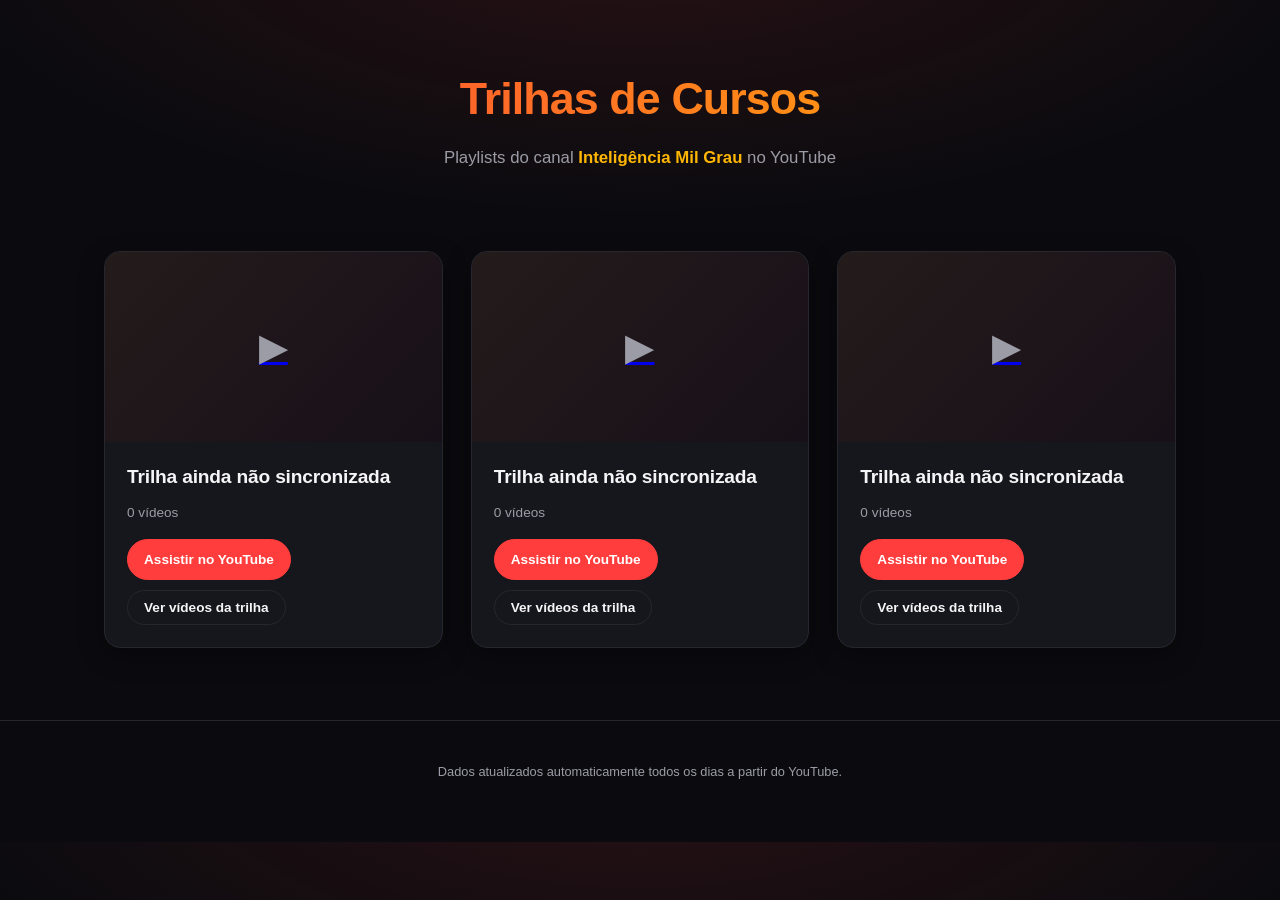
==== index.html @ f3055b16 "Landing page inicial das trilhas de cursos do canal Inteligência Mil Grau Site estático com cards da" ====
<!DOCTYPE html>
<html lang="pt-BR">
<head>
  <meta charset="UTF-8" />
  <meta name="viewport" content="width=device-width, initial-scale=1.0" />
  <title>Trilhas de Cursos — Inteligência Mil Grau</title>
  <meta name="description" content="Trilhas de cursos gratuitos do canal Inteligência Mil Grau no YouTube." />
  <link rel="stylesheet" href="css/style.css" />
</head>
<body>
  <header class="site-header">
    <div class="container">
      <h1>Trilhas de Cursos</h1>
      <p class="subtitle">Playlists do canal <a href="https://www.youtube.com/@intelig%C3%AAnciamilgrau" target="_blank" rel="noopener">Inteligência Mil Grau</a> no YouTube</p>
      <p class="updated-at" id="updated-at"></p>
    </div>
  </header>

  <main class="container">
    <section id="playlists" class="playlists" aria-label="Trilhas de cursos">
      <p id="loading-message">Carregando trilhas...</p>
    </section>
  </main>

  <footer class="site-footer">
    <div class="container">
      <p>Dados atualizados automaticamente todos os dias a partir do YouTube.</p>
    </div>
  </footer>

  <script src="js/app.js"></script>
</body>
</html>
---- css/style.css ----
:root {
  --bg: #0b0b0f;
  --bg-soft: #101014;
  --bg-card: #16161d;
  --bg-card-hover: #1d1d26;
  --text: #f5f5f7;
  --text-muted: #9c9ca6;
  --accent: #ff3d3d;
  --accent-2: #ffb703;
  --border: #26262f;
  --radius: 16px;
  --shadow: 0 8px 24px rgba(0, 0, 0, 0.35);
}

* {
  box-sizing: border-box;
}

html {
  scrollbar-color: #3a3a45 transparent;
}

body {
  margin: 0;
  font-family: "Segoe UI", -apple-system, BlinkMacSystemFont, Roboto, Helvetica, Arial, sans-serif;
  background:
    radial-gradient(1200px 500px at 50% -10%, rgba(255, 61, 61, 0.12), transparent 60%),
    var(--bg);
  color: var(--text);
  line-height: 1.55;
  -webkit-font-smoothing: antialiased;
}

.container {
  max-width: 1120px;
  margin: 0 auto;
  padding: 0 24px;
}

.site-header {
  padding: 64px 0 40px;
  text-align: center;
}

.site-header h1 {
  margin: 0 0 12px;
  font-size: clamp(2rem, 4vw, 2.8rem);
  font-weight: 800;
  letter-spacing: -0.02em;
  background: linear-gradient(90deg, var(--accent), var(--accent-2));
  -webkit-background-clip: text;
  background-clip: text;
  color: transparent;
}

.subtitle {
  margin: 0;
  color: var(--text-muted);
  font-size: 1.05rem;
}

.subtitle a {
  color: var(--accent-2);
  text-decoration: none;
  font-weight: 600;
}

.subtitle a:hover {
  text-decoration: underline;
}

.updated-at {
  margin: 16px 0 0;
  font-size: 0.78rem;
  color: var(--text-muted);
  opacity: 0.8;
}

main.container {
  padding: 24px 24px 72px;
}

.playlists {
  display: grid;
  grid-template-columns: repeat(auto-fit, minmax(320px, 1fr));
  gap: 28px;
}

#loading-message,
#error-message {
  grid-column: 1 / -1;
  text-align: center;
  color: var(--text-muted);
  padding: 60px 20px;
}

.playlist-card {
  background: var(--bg-card);
  border: 1px solid var(--border);
  border-radius: var(--radius);
  overflow: hidden;
  display: flex;
  flex-direction: column;
  box-shadow: var(--shadow);
  transition: transform 0.2s ease, border-color 0.2s ease;
}

.playlist-card:hover {
  transform: translateY(-4px);
  border-color: #3a3a45;
}

.playlist-thumb-link {
  display: block;
  position: relative;
  aspect-ratio: 16 / 9;
  background: linear-gradient(135deg, #1c1c26, #101014);
}

.playlist-thumb-link img {
  width: 100%;
  height: 100%;
  object-fit: cover;
  display: block;
}

.thumb-placeholder {
  width: 100%;
  height: 100%;
  display: flex;
  align-items: center;
  justify-content: center;
  background: linear-gradient(135deg, #241b1b, #171018);
  color: var(--text-muted);
  font-size: 2.4rem;
}

.playlist-thumb-link .play-badge {
  position: absolute;
  inset: 0;
  display: flex;
  align-items: center;
  justify-content: center;
  background: rgba(0, 0, 0, 0.35);
  opacity: 0;
  transition: opacity 0.15s ease;
  font-size: 2.6rem;
  color: #fff;
}

.playlist-thumb-link:hover .play-badge {
  opacity: 1;
}

.playlist-body {
  padding: 20px 22px 22px;
  display: flex;
  flex-direction: column;
  gap: 10px;
  flex: 1;
}

.playlist-title {
  margin: 0;
  font-size: 1.2rem;
  font-weight: 700;
  letter-spacing: -0.01em;
}

.playlist-title a {
  color: var(--text);
  text-decoration: none;
}

.playlist-title a:hover {
  color: var(--accent-2);
}

.playlist-meta {
  margin: 0;
  font-size: 0.85rem;
  color: var(--text-muted);
}

.playlist-actions {
  margin-top: auto;
  display: flex;
  gap: 10px;
  flex-wrap: wrap;
  padding-top: 6px;
}

.btn {
  border: 1px solid var(--border);
  background: transparent;
  color: var(--text);
  padding: 9px 16px;
  border-radius: 999px;
  font-size: 0.85rem;
  font-weight: 600;
  cursor: pointer;
  text-decoration: none;
  display: inline-flex;
  align-items: center;
  gap: 6px;
  transition: background 0.15s ease, border-color 0.15s ease, color 0.15s ease;
}

.btn:hover {
  border-color: var(--accent);
  color: var(--accent-2);
}

.btn-primary {
  background: var(--accent);
  border-color: var(--accent);
  color: #fff;
}

.btn-primary:hover {
  background: #e63333;
  color: #fff;
}

.video-list {
  list-style: none;
  margin: 4px 0 0;
  padding: 0;
  display: none;
  flex-direction: column;
  gap: 6px;
  max-height: 420px;
  overflow-y: auto;
  border-top: 1px solid var(--border);
  padding-top: 14px;
}

.video-list.open {
  display: flex;
}

.video-item {
  display: flex;
  gap: 10px;
  align-items: center;
  text-decoration: none;
  color: var(--text);
  padding: 6px;
  border-radius: 10px;
  transition: background 0.15s ease;
}

.video-item:hover {
  background: var(--bg-card-hover);
}

.video-item .video-thumb-wrap {
  width: 104px;
  aspect-ratio: 16 / 9;
  flex-shrink: 0;
  border-radius: 8px;
  overflow: hidden;
  background: linear-gradient(135deg, #1c1c26, #101014);
}

.video-item img {
  width: 100%;
  height: 100%;
  object-fit: cover;
  display: block;
}

.video-item .thumb-placeholder {
  font-size: 1.1rem;
}

.video-item-title {
  font-size: 0.85rem;
  line-height: 1.35;
}

.site-footer {
  border-top: 1px solid var(--border);
  padding: 28px 0 48px;
  text-align: center;
  color: var(--text-muted);
  font-size: 0.8rem;
}
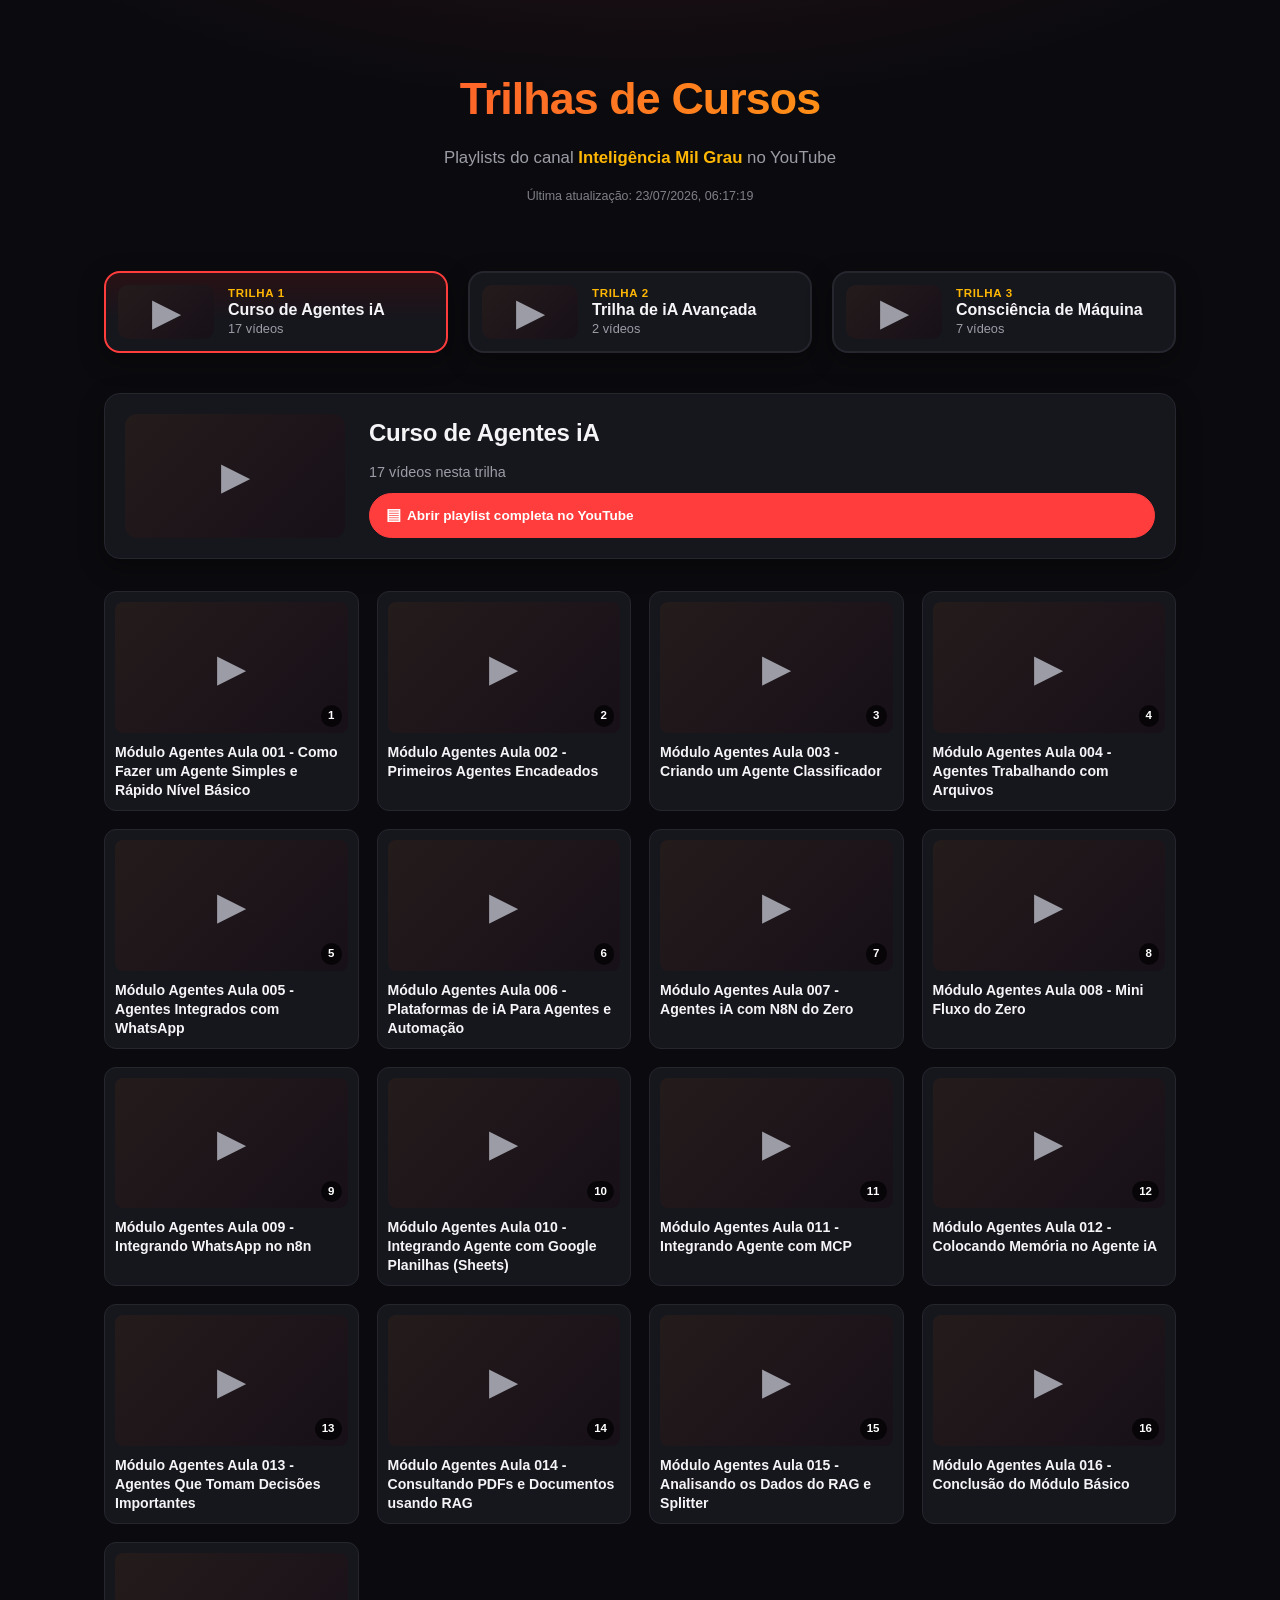
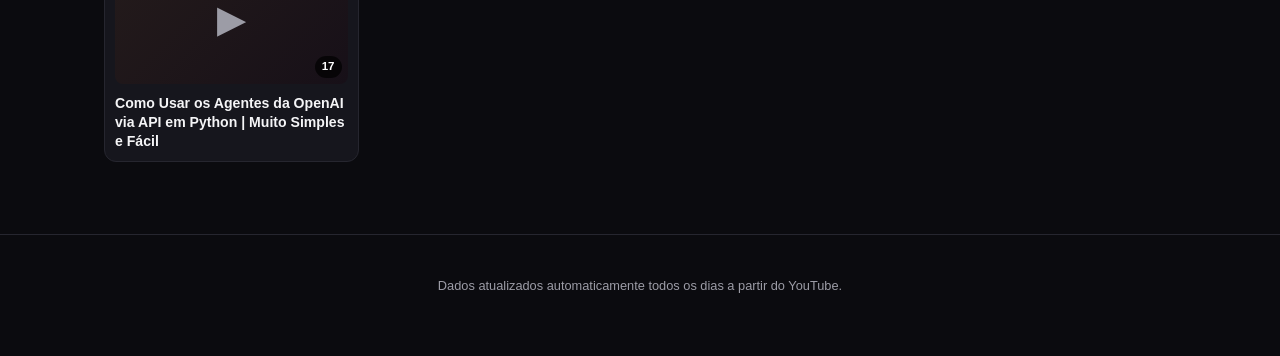
==== commit 664d2333: "Redesenha a home: trilhas viram cards grandes selecionáveis, com vídeos exibidos em grid logo abaixo" ====
--- a/index.html
+++ b/index.html
@@ -17,9 +17,10 @@
   </header>
 
   <main class="container">
-    <section id="playlists" class="playlists" aria-label="Trilhas de cursos">
+    <nav id="trilha-tabs" class="trilha-tabs" aria-label="Escolha uma trilha">
       <p id="loading-message">Carregando trilhas...</p>
-    </section>
+    </nav>
+    <section id="trilha-detail" class="trilha-detail" aria-live="polite"></section>
   </main>
 
   <footer class="site-footer">
--- a/css/style.css
+++ b/css/style.css
@@ -80,114 +80,226 @@
   padding: 24px 24px 72px;
 }
 
-.playlists {
-  display: grid;
-  grid-template-columns: repeat(auto-fit, minmax(320px, 1fr));
-  gap: 28px;
+.thumb-placeholder {
+  width: 100%;
+  height: 100%;
+  display: flex;
+  align-items: center;
+  justify-content: center;
+  background: linear-gradient(135deg, #241b1b, #171018);
+  color: var(--text-muted);
+  font-size: 2.4rem;
 }
 
 #loading-message,
 #error-message {
-  grid-column: 1 / -1;
   text-align: center;
   color: var(--text-muted);
   padding: 60px 20px;
 }
 
-.playlist-card {
+/* Tabs de trilha */
+
+.trilha-tabs {
+  display: grid;
+  grid-template-columns: repeat(auto-fit, minmax(280px, 1fr));
+  gap: 20px;
+  margin-bottom: 40px;
+}
+
+.trilha-tab {
+  display: flex;
+  align-items: center;
+  gap: 14px;
+  text-align: left;
   background: var(--bg-card);
-  border: 1px solid var(--border);
+  border: 2px solid var(--border);
   border-radius: var(--radius);
+  padding: 12px;
+  cursor: pointer;
+  box-shadow: var(--shadow);
+  transition: transform 0.2s ease, border-color 0.2s ease, background 0.2s ease;
+  font-family: inherit;
+  color: var(--text);
+}
+
+.trilha-tab:hover {
+  transform: translateY(-3px);
+  border-color: #3a3a45;
+}
+
+.trilha-tab.active {
+  border-color: var(--accent);
+  background: linear-gradient(180deg, rgba(255, 61, 61, 0.12), var(--bg-card) 60%);
+}
+
+.trilha-tab-thumb {
+  width: 96px;
+  aspect-ratio: 16 / 9;
+  flex-shrink: 0;
+  border-radius: 10px;
   overflow: hidden;
-  display: flex;
-  flex-direction: column;
-  box-shadow: var(--shadow);
-  transition: transform 0.2s ease, border-color 0.2s ease;
-}
-
-.playlist-card:hover {
-  transform: translateY(-4px);
-  border-color: #3a3a45;
-}
-
-.playlist-thumb-link {
-  display: block;
-  position: relative;
-  aspect-ratio: 16 / 9;
   background: linear-gradient(135deg, #1c1c26, #101014);
 }
 
-.playlist-thumb-link img {
+.trilha-tab-thumb img {
   width: 100%;
   height: 100%;
   object-fit: cover;
   display: block;
 }
 
-.thumb-placeholder {
+.trilha-tab-info {
+  display: flex;
+  flex-direction: column;
+  gap: 2px;
+  min-width: 0;
+}
+
+.trilha-tab-eyebrow {
+  font-size: 0.72rem;
+  font-weight: 700;
+  text-transform: uppercase;
+  letter-spacing: 0.06em;
+  color: var(--accent-2);
+}
+
+.trilha-tab-title {
+  font-size: 1rem;
+  font-weight: 700;
+  overflow: hidden;
+  text-overflow: ellipsis;
+  white-space: nowrap;
+}
+
+.trilha-tab-count {
+  font-size: 0.8rem;
+  color: var(--text-muted);
+}
+
+/* Painel de detalhe da trilha selecionada */
+
+.trilha-detail {
+  min-height: 200px;
+}
+
+.trilha-banner {
+  display: flex;
+  gap: 24px;
+  align-items: center;
+  background: var(--bg-card);
+  border: 1px solid var(--border);
+  border-radius: var(--radius);
+  padding: 20px;
+  box-shadow: var(--shadow);
+  margin-bottom: 32px;
+  flex-wrap: wrap;
+}
+
+.trilha-banner-thumb {
+  width: 220px;
+  max-width: 100%;
+  aspect-ratio: 16 / 9;
+  border-radius: 12px;
+  overflow: hidden;
+  flex-shrink: 0;
+  background: linear-gradient(135deg, #1c1c26, #101014);
+}
+
+.trilha-banner-thumb img {
   width: 100%;
   height: 100%;
-  display: flex;
-  align-items: center;
-  justify-content: center;
-  background: linear-gradient(135deg, #241b1b, #171018);
-  color: var(--text-muted);
-  font-size: 2.4rem;
-}
-
-.playlist-thumb-link .play-badge {
-  position: absolute;
-  inset: 0;
-  display: flex;
-  align-items: center;
-  justify-content: center;
-  background: rgba(0, 0, 0, 0.35);
-  opacity: 0;
-  transition: opacity 0.15s ease;
-  font-size: 2.6rem;
-  color: #fff;
-}
-
-.playlist-thumb-link:hover .play-badge {
-  opacity: 1;
-}
-
-.playlist-body {
-  padding: 20px 22px 22px;
+  object-fit: cover;
+  display: block;
+}
+
+.trilha-banner-info {
   display: flex;
   flex-direction: column;
   gap: 10px;
   flex: 1;
-}
-
-.playlist-title {
+  min-width: 240px;
+}
+
+.trilha-banner-title {
   margin: 0;
-  font-size: 1.2rem;
+  font-size: 1.5rem;
+  font-weight: 800;
+  letter-spacing: -0.01em;
+}
+
+.trilha-banner-meta {
+  margin: 0;
+  color: var(--text-muted);
+  font-size: 0.9rem;
+}
+
+.playlist-icon {
+  font-size: 1rem;
+}
+
+.video-grid {
+  display: grid;
+  grid-template-columns: repeat(auto-fill, minmax(240px, 1fr));
+  gap: 18px;
+}
+
+.video-grid-empty {
+  color: var(--text-muted);
+  text-align: center;
+  padding: 40px 0;
+  grid-column: 1 / -1;
+}
+
+.video-card {
+  display: flex;
+  flex-direction: column;
+  gap: 10px;
+  text-decoration: none;
+  color: var(--text);
+  background: var(--bg-card);
+  border: 1px solid var(--border);
+  border-radius: 12px;
+  padding: 10px;
+  transition: transform 0.15s ease, border-color 0.15s ease;
+}
+
+.video-card:hover {
+  transform: translateY(-3px);
+  border-color: var(--accent);
+}
+
+.video-card-thumb {
+  position: relative;
+  aspect-ratio: 16 / 9;
+  border-radius: 8px;
+  overflow: hidden;
+  background: linear-gradient(135deg, #1c1c26, #101014);
+}
+
+.video-card-thumb img {
+  width: 100%;
+  height: 100%;
+  object-fit: cover;
+  display: block;
+}
+
+.video-card-number {
+  position: absolute;
+  bottom: 6px;
+  right: 6px;
+  background: rgba(0, 0, 0, 0.7);
+  color: #fff;
+  font-size: 0.72rem;
   font-weight: 700;
-  letter-spacing: -0.01em;
-}
-
-.playlist-title a {
-  color: var(--text);
-  text-decoration: none;
-}
-
-.playlist-title a:hover {
-  color: var(--accent-2);
-}
-
-.playlist-meta {
-  margin: 0;
-  font-size: 0.85rem;
-  color: var(--text-muted);
-}
-
-.playlist-actions {
-  margin-top: auto;
-  display: flex;
-  gap: 10px;
-  flex-wrap: wrap;
-  padding-top: 6px;
+  padding: 2px 7px;
+  border-radius: 999px;
+}
+
+.video-card-title {
+  font-size: 0.88rem;
+  line-height: 1.35;
+  font-weight: 600;
 }
 
 .btn {
@@ -222,63 +334,6 @@
   color: #fff;
 }
 
-.video-list {
-  list-style: none;
-  margin: 4px 0 0;
-  padding: 0;
-  display: none;
-  flex-direction: column;
-  gap: 6px;
-  max-height: 420px;
-  overflow-y: auto;
-  border-top: 1px solid var(--border);
-  padding-top: 14px;
-}
-
-.video-list.open {
-  display: flex;
-}
-
-.video-item {
-  display: flex;
-  gap: 10px;
-  align-items: center;
-  text-decoration: none;
-  color: var(--text);
-  padding: 6px;
-  border-radius: 10px;
-  transition: background 0.15s ease;
-}
-
-.video-item:hover {
-  background: var(--bg-card-hover);
-}
-
-.video-item .video-thumb-wrap {
-  width: 104px;
-  aspect-ratio: 16 / 9;
-  flex-shrink: 0;
-  border-radius: 8px;
-  overflow: hidden;
-  background: linear-gradient(135deg, #1c1c26, #101014);
-}
-
-.video-item img {
-  width: 100%;
-  height: 100%;
-  object-fit: cover;
-  display: block;
-}
-
-.video-item .thumb-placeholder {
-  font-size: 1.1rem;
-}
-
-.video-item-title {
-  font-size: 0.85rem;
-  line-height: 1.35;
-}
-
 .site-footer {
   border-top: 1px solid var(--border);
   padding: 28px 0 48px;
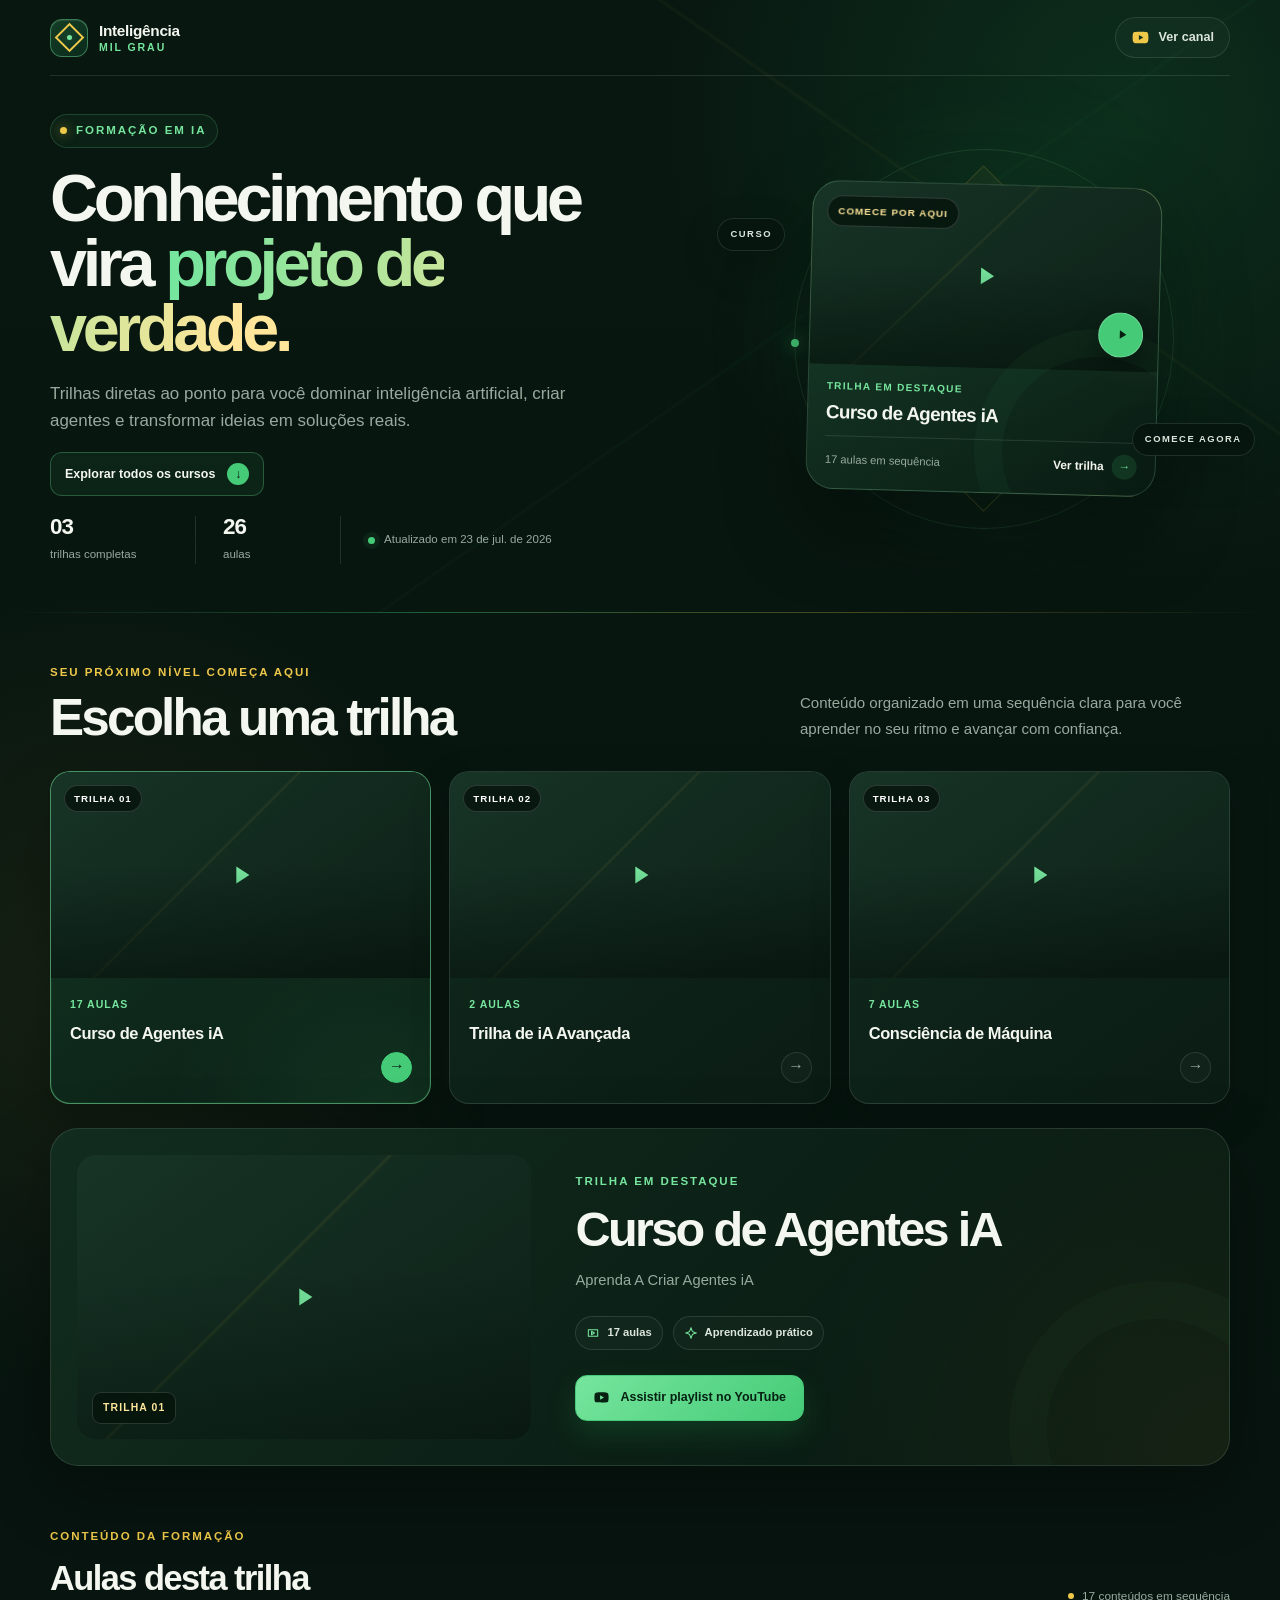
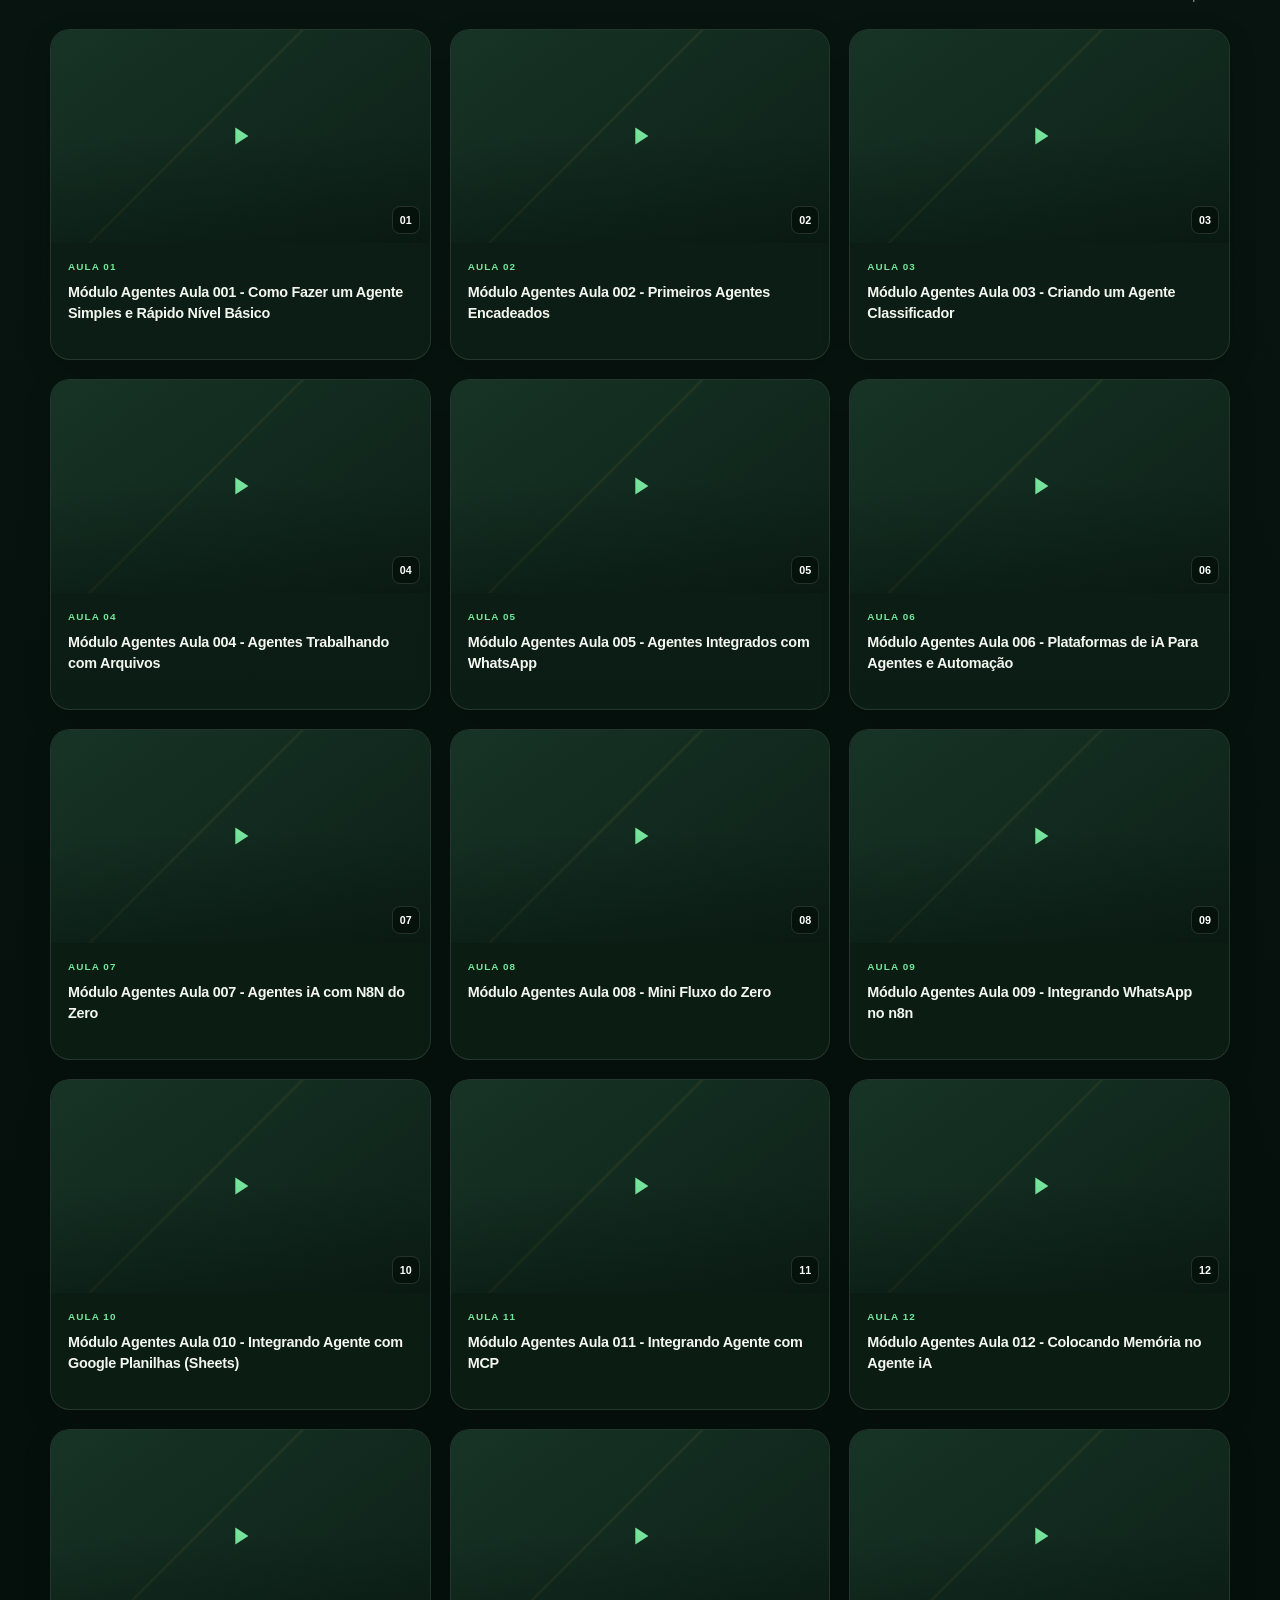
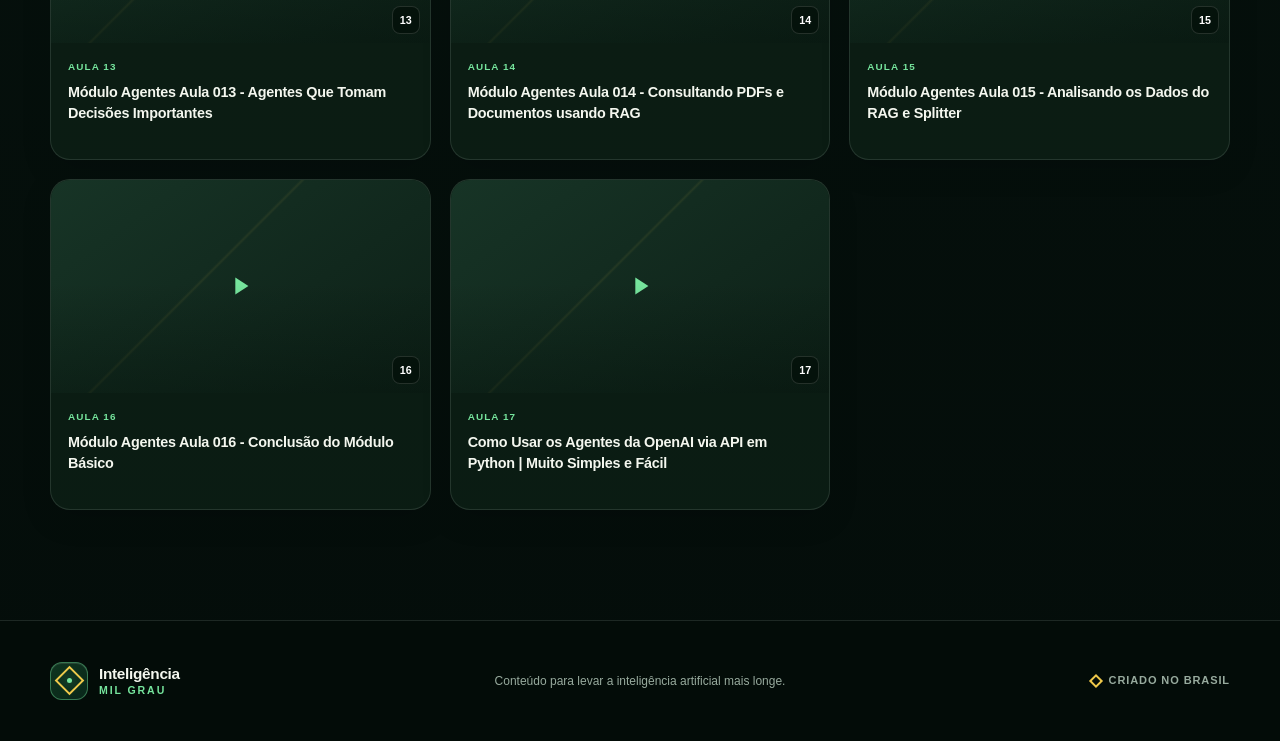
==== commit e6056108: "feat: Revamp homepage layout and enhance course details - Updated the title and description for bett" ====
--- a/index.html
+++ b/index.html
@@ -3,29 +3,127 @@
 <head>
   <meta charset="UTF-8" />
   <meta name="viewport" content="width=device-width, initial-scale=1.0" />
-  <title>Trilhas de Cursos — Inteligência Mil Grau</title>
-  <meta name="description" content="Trilhas de cursos gratuitos do canal Inteligência Mil Grau no YouTube." />
+  <meta name="theme-color" content="#07140f" />
+  <title>Trilhas de IA — Inteligência Mil Grau</title>
+  <meta name="description" content="Trilhas para aprender inteligência artificial na prática, do básico ao avançado." />
   <link rel="stylesheet" href="css/style.css" />
 </head>
 <body>
+  <a class="skip-link" href="#conteudo">Pular para o conteúdo</a>
+  <div class="page-texture" aria-hidden="true"></div>
+
   <header class="site-header">
-    <div class="container">
-      <h1>Trilhas de Cursos</h1>
-      <p class="subtitle">Playlists do canal <a href="https://www.youtube.com/@intelig%C3%AAnciamilgrau" target="_blank" rel="noopener">Inteligência Mil Grau</a> no YouTube</p>
-      <p class="updated-at" id="updated-at"></p>
+    <div class="container header-shell">
+      <nav class="topbar" aria-label="Navegação principal">
+        <a class="brand" href="./" aria-label="Inteligência Mil Grau — início">
+          <span class="brand-mark" aria-hidden="true">
+            <span></span>
+          </span>
+          <span class="brand-copy">
+            <strong>Inteligência</strong>
+            <small>Mil Grau</small>
+          </span>
+        </a>
+
+        <a class="channel-link" href="https://www.youtube.com/@intelig%C3%AAnciamilgrau" target="_blank" rel="noopener">
+          <svg viewBox="0 0 24 24" aria-hidden="true">
+            <path d="M21.6 7.2a2.9 2.9 0 0 0-2-2C17.8 4.7 12 4.7 12 4.7s-5.8 0-7.6.5a2.9 2.9 0 0 0-2 2A30 30 0 0 0 2 12a30 30 0 0 0 .4 4.8 2.9 2.9 0 0 0 2 2c1.8.5 7.6.5 7.6.5s5.8 0 7.6-.5a2.9 2.9 0 0 0 2-2A30 30 0 0 0 22 12a30 30 0 0 0-.4-4.8ZM10 15.2V8.8l5.5 3.2-5.5 3.2Z"/>
+          </svg>
+          <span>Ver canal</span>
+        </a>
+      </nav>
+
+      <div class="hero">
+        <div class="hero-copy">
+          <p class="eyebrow">
+            <span class="eyebrow-dot" aria-hidden="true"></span>
+            Formação em IA
+          </p>
+          <h1>Conhecimento que vira <span>projeto de verdade.</span></h1>
+          <p class="hero-lead">Trilhas diretas ao ponto para você dominar inteligência artificial, criar agentes e transformar ideias em soluções reais.</p>
+          <a class="hero-action" href="#trails-title">
+            Explorar todos os cursos
+            <span aria-hidden="true">↓</span>
+          </a>
+        </div>
+
+        <div class="hero-visual">
+          <div class="orbit orbit-one" aria-hidden="true"></div>
+          <div class="orbit orbit-two" aria-hidden="true"></div>
+          <div class="brazil-diamond" aria-hidden="true"></div>
+
+          <a id="hero-course-link" class="hero-course-card" href="#trilha-detail" aria-label="Abrir trilha em destaque">
+            <span class="hero-course-thumb" id="hero-course-thumb">
+              <span class="hero-course-skeleton" aria-hidden="true"></span>
+              <span class="hero-course-tag">Comece por aqui</span>
+              <span class="hero-course-play" aria-hidden="true">
+                <svg viewBox="0 0 24 24"><path d="m8.5 5.7 9.8 6.3-9.8 6.3V5.7Z"/></svg>
+              </span>
+            </span>
+            <span class="hero-course-body">
+              <span class="hero-course-kicker">Trilha em destaque</span>
+              <strong id="hero-course-title">Carregando curso...</strong>
+              <span class="hero-course-footer">
+                <span id="hero-course-count">Conteúdo em sequência</span>
+                <span class="hero-course-cta">
+                  Ver trilha
+                  <i aria-hidden="true">→</i>
+                </span>
+              </span>
+            </span>
+          </a>
+
+          <span class="floating-label label-one" aria-hidden="true">CURSO</span>
+          <span class="floating-label label-two" aria-hidden="true">COMECE AGORA</span>
+        </div>
+
+        <div class="hero-metrics" aria-label="Resumo das trilhas">
+          <div class="metric">
+            <strong id="trail-count">—</strong>
+            <span>trilhas completas</span>
+          </div>
+          <div class="metric">
+            <strong id="video-count">—</strong>
+            <span>aulas</span>
+          </div>
+          <div class="metric metric-update">
+            <span class="status-pulse" aria-hidden="true"></span>
+            <span id="updated-at">Conteúdo atualizado</span>
+          </div>
+        </div>
+      </div>
     </div>
   </header>
 
-  <main class="container">
-    <nav id="trilha-tabs" class="trilha-tabs" aria-label="Escolha uma trilha">
-      <p id="loading-message">Carregando trilhas...</p>
-    </nav>
-    <section id="trilha-detail" class="trilha-detail" aria-live="polite"></section>
+  <main id="conteudo">
+    <section class="trails-section container" aria-labelledby="trails-title">
+      <div class="section-heading">
+        <div>
+          <p class="section-kicker">Seu próximo nível começa aqui</p>
+          <h2 id="trails-title">Escolha uma trilha</h2>
+        </div>
+        <p>Conteúdo organizado em uma sequência clara para você aprender no seu ritmo e avançar com confiança.</p>
+      </div>
+
+      <nav id="trilha-tabs" class="trilha-tabs" aria-label="Escolha uma trilha">
+        <p id="loading-message"><span></span>Carregando trilhas...</p>
+      </nav>
+
+      <section id="trilha-detail" class="trilha-detail" aria-live="polite"></section>
+    </section>
   </main>
 
   <footer class="site-footer">
-    <div class="container">
-      <p>Dados atualizados automaticamente todos os dias a partir do YouTube.</p>
+    <div class="container footer-inner">
+      <a class="brand brand-footer" href="./" aria-label="Inteligência Mil Grau — início">
+        <span class="brand-mark" aria-hidden="true"><span></span></span>
+        <span class="brand-copy"><strong>Inteligência</strong><small>Mil Grau</small></span>
+      </a>
+      <p>Conteúdo para levar a inteligência artificial mais longe.</p>
+      <span class="footer-origin">
+        <i aria-hidden="true"></i>
+        Criado no Brasil
+      </span>
     </div>
   </footer>
 
--- a/css/style.css
+++ b/css/style.css
@@ -1,15 +1,25 @@
 :root {
-  --bg: #0b0b0f;
-  --bg-soft: #101014;
-  --bg-card: #16161d;
-  --bg-card-hover: #1d1d26;
-  --text: #f5f5f7;
-  --text-muted: #9c9ca6;
-  --accent: #ff3d3d;
-  --accent-2: #ffb703;
-  --border: #26262f;
-  --radius: 16px;
-  --shadow: 0 8px 24px rgba(0, 0, 0, 0.35);
+  --bg: #07140f;
+  --bg-deep: #040d0a;
+  --surface: #0d2017;
+  --surface-strong: #12291e;
+  --surface-soft: #173426;
+  --text: #f4f7ef;
+  --text-soft: #dce6dd;
+  --muted: #98ab9e;
+  --green: #45cb78;
+  --green-bright: #76e59d;
+  --green-dark: #0e6d3c;
+  --yellow: #efc84a;
+  --yellow-soft: #ffe69a;
+  --border: rgba(219, 240, 224, 0.12);
+  --border-strong: rgba(111, 226, 151, 0.28);
+  --shadow: 0 24px 70px rgba(0, 0, 0, 0.32);
+  --shadow-soft: 0 14px 40px rgba(0, 0, 0, 0.2);
+  --radius-lg: 28px;
+  --radius-md: 20px;
+  --radius-sm: 14px;
+  --container: 1180px;
 }
 
 * {
@@ -17,327 +27,1590 @@
 }
 
 html {
-  scrollbar-color: #3a3a45 transparent;
+  scroll-behavior: smooth;
+  scrollbar-color: var(--green-dark) var(--bg-deep);
 }
 
 body {
+  min-width: 320px;
   margin: 0;
-  font-family: "Segoe UI", -apple-system, BlinkMacSystemFont, Roboto, Helvetica, Arial, sans-serif;
+  overflow-x: hidden;
   background:
-    radial-gradient(1200px 500px at 50% -10%, rgba(255, 61, 61, 0.12), transparent 60%),
-    var(--bg);
+    radial-gradient(circle at 88% 3%, rgba(36, 163, 91, 0.17), transparent 30rem),
+    radial-gradient(circle at 8% 25%, rgba(239, 200, 74, 0.07), transparent 25rem),
+    linear-gradient(180deg, #081710 0%, var(--bg) 43%, var(--bg-deep) 100%);
   color: var(--text);
+  font-family: Inter, "Aptos", "Segoe UI", Roboto, Helvetica, Arial, sans-serif;
   line-height: 1.55;
   -webkit-font-smoothing: antialiased;
 }
 
+button,
+a {
+  -webkit-tap-highlight-color: transparent;
+}
+
+button {
+  font: inherit;
+}
+
+img {
+  max-width: 100%;
+}
+
+::selection {
+  background: var(--yellow);
+  color: #0a1a11;
+}
+
+.page-texture {
+  position: fixed;
+  z-index: -1;
+  inset: 0;
+  pointer-events: none;
+  opacity: 0.35;
+  background-image:
+    linear-gradient(rgba(255, 255, 255, 0.018) 1px, transparent 1px),
+    linear-gradient(90deg, rgba(255, 255, 255, 0.018) 1px, transparent 1px);
+  background-size: 64px 64px;
+  mask-image: linear-gradient(to bottom, black, transparent 85%);
+}
+
+.skip-link {
+  position: fixed;
+  z-index: 100;
+  top: 12px;
+  left: 12px;
+  padding: 10px 16px;
+  border-radius: 10px;
+  background: var(--yellow);
+  color: var(--bg);
+  font-size: 0.85rem;
+  font-weight: 800;
+  text-decoration: none;
+  transform: translateY(-150%);
+  transition: transform 0.2s ease;
+}
+
+.skip-link:focus {
+  transform: translateY(0);
+}
+
 .container {
-  max-width: 1120px;
-  margin: 0 auto;
-  padding: 0 24px;
+  width: min(100% - 48px, var(--container));
+  margin-inline: auto;
 }
 
 .site-header {
-  padding: 64px 0 40px;
-  text-align: center;
-}
-
-.site-header h1 {
-  margin: 0 0 12px;
-  font-size: clamp(2rem, 4vw, 2.8rem);
+  position: relative;
+  overflow: hidden;
+  padding-bottom: 30px;
+}
+
+.site-header::before {
+  position: absolute;
+  inset: 0;
+  content: "";
+  pointer-events: none;
+  background:
+    linear-gradient(145deg, transparent 58%, rgba(69, 203, 120, 0.035) 58.2%, transparent 58.5%),
+    linear-gradient(35deg, transparent 71%, rgba(239, 200, 74, 0.045) 71.2%, transparent 71.5%);
+}
+
+.header-shell {
+  position: relative;
+}
+
+.topbar {
+  display: flex;
+  align-items: center;
+  justify-content: space-between;
+  height: 76px;
+  border-bottom: 1px solid var(--border);
+}
+
+.brand {
+  display: inline-flex;
+  align-items: center;
+  gap: 11px;
+  color: var(--text);
+  text-decoration: none;
+}
+
+.brand-mark {
+  position: relative;
+  display: grid;
+  width: 38px;
+  height: 38px;
+  place-items: center;
+  overflow: hidden;
+  border: 1px solid rgba(118, 229, 157, 0.42);
+  border-radius: 12px;
+  background: linear-gradient(145deg, rgba(65, 200, 117, 0.22), rgba(12, 52, 34, 0.7));
+  box-shadow: inset 0 1px 0 rgba(255, 255, 255, 0.1);
+}
+
+.brand-mark::before {
+  width: 17px;
+  height: 17px;
+  border: 2px solid var(--yellow);
+  content: "";
+  transform: rotate(45deg);
+}
+
+.brand-mark span {
+  position: absolute;
+  width: 5px;
+  height: 5px;
+  border-radius: 50%;
+  background: var(--green-bright);
+  box-shadow: 0 0 12px rgba(118, 229, 157, 0.75);
+}
+
+.brand-copy {
+  display: flex;
+  flex-direction: column;
+  line-height: 1;
+}
+
+.brand-copy strong {
+  font-size: 0.96rem;
+  letter-spacing: -0.02em;
+}
+
+.brand-copy small {
+  margin-top: 4px;
+  color: var(--green-bright);
+  font-size: 0.66rem;
   font-weight: 800;
-  letter-spacing: -0.02em;
-  background: linear-gradient(90deg, var(--accent), var(--accent-2));
+  letter-spacing: 0.18em;
+  text-transform: uppercase;
+}
+
+.channel-link {
+  display: inline-flex;
+  align-items: center;
+  gap: 9px;
+  padding: 10px 15px;
+  border: 1px solid var(--border);
+  border-radius: 999px;
+  background: rgba(255, 255, 255, 0.025);
+  color: var(--text-soft);
+  font-size: 0.79rem;
+  font-weight: 750;
+  text-decoration: none;
+  transition: border-color 0.2s ease, background 0.2s ease, transform 0.2s ease;
+}
+
+.channel-link svg {
+  width: 19px;
+  fill: var(--yellow);
+}
+
+.channel-link:hover {
+  border-color: rgba(239, 200, 74, 0.42);
+  background: rgba(239, 200, 74, 0.07);
+  transform: translateY(-2px);
+}
+
+.hero {
+  display: grid;
+  grid-template-columns: minmax(0, 1.12fr) minmax(350px, 0.88fr);
+  grid-template-areas:
+    "copy visual"
+    "metrics visual";
+  grid-template-rows: auto auto;
+  align-items: center;
+  column-gap: 60px;
+  row-gap: 0;
+  min-height: 500px;
+  padding: 38px 0 18px;
+}
+
+.hero-copy {
+  position: relative;
+  z-index: 2;
+  grid-area: copy;
+  align-self: end;
+}
+
+.eyebrow,
+.section-kicker,
+.trilha-banner-eyebrow {
+  margin: 0;
+  color: var(--green-bright);
+  font-size: 0.72rem;
+  font-weight: 850;
+  letter-spacing: 0.17em;
+  text-transform: uppercase;
+}
+
+.eyebrow {
+  display: inline-flex;
+  align-items: center;
+  gap: 9px;
+  padding: 7px 11px 7px 9px;
+  border: 1px solid rgba(118, 229, 157, 0.18);
+  border-radius: 999px;
+  background: rgba(69, 203, 120, 0.06);
+}
+
+.eyebrow-dot {
+  width: 7px;
+  height: 7px;
+  border-radius: 50%;
+  background: var(--yellow);
+  box-shadow: 0 0 12px rgba(239, 200, 74, 0.6);
+}
+
+.hero h1 {
+  max-width: 700px;
+  margin: 18px 0;
+  font-size: clamp(3.1rem, 5.2vw, 4.55rem);
+  font-weight: 850;
+  letter-spacing: -0.065em;
+  line-height: 0.98;
+}
+
+.hero h1 span {
+  color: transparent;
+  background: linear-gradient(100deg, var(--green-bright) 5%, var(--yellow-soft) 88%);
+  background-clip: text;
   -webkit-background-clip: text;
-  background-clip: text;
-  color: transparent;
-}
-
-.subtitle {
+}
+
+.hero-lead {
+  max-width: 570px;
   margin: 0;
-  color: var(--text-muted);
-  font-size: 1.05rem;
-}
-
-.subtitle a {
-  color: var(--accent-2);
+  color: var(--muted);
+  font-size: clamp(0.94rem, 1.4vw, 1.06rem);
+  line-height: 1.62;
+}
+
+.hero-action {
+  display: inline-flex;
+  align-items: center;
+  gap: 12px;
+  margin-top: 18px;
+  padding: 10px 14px;
+  border: 1px solid rgba(118, 229, 157, 0.28);
+  border-radius: 12px;
+  background: rgba(69, 203, 120, 0.08);
+  color: var(--text);
+  font-size: 0.78rem;
+  font-weight: 800;
   text-decoration: none;
-  font-weight: 600;
-}
-
-.subtitle a:hover {
-  text-decoration: underline;
-}
-
-.updated-at {
-  margin: 16px 0 0;
-  font-size: 0.78rem;
-  color: var(--text-muted);
-  opacity: 0.8;
-}
-
-main.container {
-  padding: 24px 24px 72px;
-}
-
-.thumb-placeholder {
+  transition: border-color 0.2s ease, background 0.2s ease, transform 0.2s ease;
+}
+
+.hero-action span {
+  display: grid;
+  width: 22px;
+  height: 22px;
+  place-items: center;
+  border-radius: 50%;
+  background: var(--green);
+  color: #062012;
+  line-height: 1;
+}
+
+.hero-action:hover {
+  border-color: rgba(118, 229, 157, 0.52);
+  background: rgba(69, 203, 120, 0.13);
+  transform: translateY(-2px);
+}
+
+.hero-action:focus-visible {
+  outline: 3px solid var(--yellow);
+  outline-offset: 3px;
+}
+
+.hero-metrics {
+  grid-area: metrics;
+  align-self: start;
+  display: flex;
+  align-items: stretch;
+  gap: 0;
+  margin-top: 20px;
+}
+
+.metric {
+  display: flex;
+  min-width: 118px;
+  flex-direction: column;
+  justify-content: center;
+  padding-right: 27px;
+}
+
+.metric + .metric {
+  margin-left: 27px;
+  border-left: 1px solid var(--border);
+  padding-left: 27px;
+}
+
+.metric strong {
+  color: var(--text);
+  font-size: 1.4rem;
+  letter-spacing: -0.04em;
+  line-height: 1;
+}
+
+.metric > span {
+  margin-top: 7px;
+  color: var(--muted);
+  font-size: 0.72rem;
+}
+
+.metric-update {
+  min-width: 150px;
+  flex-direction: row;
+  align-items: center;
+  gap: 9px;
+  padding-right: 0;
+}
+
+.metric-update > span {
+  margin: 0;
+}
+
+.status-pulse {
+  width: 7px;
+  height: 7px;
+  flex: 0 0 auto;
+  border-radius: 50%;
+  background: var(--green);
+  box-shadow: 0 0 0 5px rgba(69, 203, 120, 0.08);
+}
+
+.hero-visual {
+  position: relative;
+  grid-area: visual;
+  display: grid;
+  min-height: 390px;
+  place-items: center;
+  isolation: isolate;
+}
+
+.hero-visual::after {
+  position: absolute;
+  z-index: -2;
+  width: 340px;
+  height: 340px;
+  border-radius: 50%;
+  background: rgba(48, 185, 102, 0.11);
+  filter: blur(55px);
+  content: "";
+}
+
+.orbit {
+  position: absolute;
+  z-index: -1;
+  border: 1px solid rgba(120, 220, 155, 0.13);
+  border-radius: 50%;
+}
+
+.orbit-one {
+  width: 380px;
+  height: 380px;
+}
+
+.orbit-two {
+  width: 300px;
+  height: 300px;
+  border-color: rgba(239, 200, 74, 0.12);
+}
+
+.orbit-one::before,
+.orbit-two::before {
+  position: absolute;
+  top: 50%;
+  left: -4px;
+  width: 8px;
+  height: 8px;
+  border-radius: 50%;
+  background: var(--green);
+  box-shadow: 0 0 17px rgba(69, 203, 120, 0.8);
+  content: "";
+}
+
+.orbit-two::before {
+  top: 16%;
+  right: 12%;
+  left: auto;
+  background: var(--yellow);
+  box-shadow: 0 0 17px rgba(239, 200, 74, 0.65);
+}
+
+.brazil-diamond {
+  position: absolute;
+  z-index: -1;
+  width: 245px;
+  height: 245px;
+  border: 1px solid rgba(239, 200, 74, 0.18);
+  background: linear-gradient(145deg, rgba(239, 200, 74, 0.04), transparent 56%);
+  transform: rotate(45deg);
+}
+
+.hero-course-card {
+  position: relative;
+  z-index: 1;
+  display: block;
+  width: min(350px, 88vw);
+  overflow: hidden;
+  border: 1px solid rgba(182, 235, 198, 0.18);
+  border-radius: var(--radius-lg);
+  background:
+    radial-gradient(circle at 105% -5%, rgba(239, 200, 74, 0.18), transparent 45%),
+    linear-gradient(150deg, rgba(27, 67, 46, 0.96), rgba(9, 28, 19, 0.98));
+  box-shadow: 0 36px 80px rgba(0, 0, 0, 0.42), inset 0 1px 0 rgba(255, 255, 255, 0.08);
+  color: var(--text);
+  text-decoration: none;
+  transform: rotate(1.5deg);
+  transition: border-color 0.25s ease, box-shadow 0.25s ease, transform 0.25s ease;
+}
+
+.hero-course-card::before {
+  position: absolute;
+  z-index: 2;
+  right: -65px;
+  bottom: -80px;
+  width: 190px;
+  height: 190px;
+  border: 28px solid rgba(69, 203, 120, 0.045);
+  border-radius: 50%;
+  content: "";
+}
+
+.hero-course-card:hover {
+  border-color: rgba(118, 229, 157, 0.48);
+  box-shadow: 0 42px 90px rgba(0, 0, 0, 0.48), 0 0 0 1px rgba(69, 203, 120, 0.08);
+  transform: rotate(0) translateY(-6px);
+}
+
+.hero-course-card:focus-visible {
+  outline: 3px solid var(--yellow);
+  outline-offset: 4px;
+}
+
+.hero-course-thumb {
+  position: relative;
+  display: block;
+  aspect-ratio: 16 / 8.4;
+  overflow: hidden;
+  background: linear-gradient(145deg, var(--surface-soft), var(--surface));
+}
+
+.hero-course-thumb::after {
+  position: absolute;
+  inset: 0;
+  background: linear-gradient(to top, rgba(4, 18, 10, 0.56), transparent 56%);
+  content: "";
+}
+
+.hero-course-thumb img {
+  display: block;
   width: 100%;
   height: 100%;
+  object-fit: cover;
+  filter: saturate(0.92) contrast(1.03);
+  transition: filter 0.3s ease, transform 0.45s ease;
+}
+
+.hero-course-card:hover .hero-course-thumb img {
+  filter: saturate(1.06) contrast(1.04);
+  transform: scale(1.035);
+}
+
+.hero-course-skeleton {
+  position: absolute;
+  inset: 0;
+  background:
+    linear-gradient(100deg, transparent 30%, rgba(255, 255, 255, 0.055) 50%, transparent 70%),
+    linear-gradient(145deg, var(--surface-soft), var(--surface));
+  background-size: 200% 100%, 100% 100%;
+  animation: course-loading 1.4s ease-in-out infinite;
+}
+
+.hero-course-tag {
+  position: absolute;
+  z-index: 2;
+  top: 14px;
+  left: 14px;
+  padding: 7px 10px;
+  border: 1px solid rgba(255, 255, 255, 0.16);
+  border-radius: 999px;
+  background: rgba(5, 19, 11, 0.78);
+  color: var(--yellow-soft);
+  font-size: 0.62rem;
+  font-weight: 850;
+  letter-spacing: 0.1em;
+  text-transform: uppercase;
+  backdrop-filter: blur(9px);
+}
+
+.hero-course-play {
+  position: absolute;
+  z-index: 2;
+  right: 15px;
+  bottom: 14px;
+  display: grid;
+  width: 45px;
+  height: 45px;
+  place-items: center;
+  border: 1px solid rgba(255, 255, 255, 0.22);
+  border-radius: 50%;
+  background: var(--green);
+  box-shadow: 0 10px 24px rgba(0, 0, 0, 0.3);
+  color: #061e10;
+  transition: background 0.2s ease, transform 0.2s ease;
+}
+
+.hero-course-play svg {
+  width: 16px;
+  margin-left: 2px;
+  fill: currentColor;
+}
+
+.hero-course-card:hover .hero-course-play {
+  background: var(--yellow);
+  transform: scale(1.08);
+}
+
+.hero-course-body {
+  position: relative;
+  z-index: 3;
+  display: block;
+  padding: 14px 18px 16px;
+}
+
+.hero-course-kicker {
+  display: block;
+  color: var(--green-bright);
+  font-size: 0.63rem;
+  font-weight: 850;
+  letter-spacing: 0.13em;
+  text-transform: uppercase;
+}
+
+.hero-course-body > strong {
+  display: -webkit-box;
+  margin-top: 8px;
+  overflow: hidden;
+  font-size: 1.18rem;
+  letter-spacing: -0.035em;
+  line-height: 1.15;
+  -webkit-box-orient: vertical;
+  -webkit-line-clamp: 2;
+}
+
+.hero-course-footer {
+  display: flex;
+  align-items: center;
+  justify-content: space-between;
+  gap: 18px;
+  margin-top: 12px;
+  padding-top: 11px;
+  border-top: 1px solid var(--border);
+}
+
+#hero-course-count {
+  color: var(--muted);
+  font-size: 0.7rem;
+}
+
+.hero-course-cta {
+  display: inline-flex;
+  align-items: center;
+  gap: 8px;
+  color: var(--text);
+  font-size: 0.74rem;
+  font-weight: 850;
+}
+
+.hero-course-cta i {
+  display: grid;
+  width: 25px;
+  height: 25px;
+  place-items: center;
+  border-radius: 50%;
+  background: rgba(69, 203, 120, 0.14);
+  color: var(--green-bright);
+  font-style: normal;
+  transition: background 0.2s ease, transform 0.2s ease;
+}
+
+.hero-course-card:hover .hero-course-cta i {
+  background: var(--green);
+  color: #061e10;
+  transform: translateX(3px);
+}
+
+.floating-label {
+  position: absolute;
+  z-index: 2;
+  padding: 8px 12px;
+  border: 1px solid var(--border);
+  border-radius: 999px;
+  background: rgba(7, 21, 15, 0.84);
+  box-shadow: var(--shadow-soft);
+  color: var(--text-soft);
+  font-size: 0.59rem;
+  font-weight: 850;
+  letter-spacing: 0.16em;
+  backdrop-filter: blur(12px);
+}
+
+.label-one {
+  top: 19%;
+  left: -4%;
+}
+
+.label-two {
+  right: -5%;
+  bottom: 20%;
+}
+
+main {
+  position: relative;
+}
+
+main::before {
+  position: absolute;
+  top: 0;
+  right: 0;
+  left: 0;
+  height: 1px;
+  background: linear-gradient(90deg, transparent, rgba(69, 203, 120, 0.4), rgba(239, 200, 74, 0.28), transparent);
+  content: "";
+}
+
+.trails-section {
+  padding-top: 52px;
+  padding-bottom: 110px;
+}
+
+.section-heading {
+  display: grid;
+  grid-template-columns: 1fr minmax(280px, 430px);
+  align-items: end;
+  gap: 55px;
+  margin-bottom: 28px;
+}
+
+.section-kicker {
+  color: var(--yellow);
+}
+
+.section-heading h2 {
+  margin: 10px 0 0;
+  font-size: clamp(2.1rem, 4vw, 3.25rem);
+  letter-spacing: -0.055em;
+  line-height: 1;
+}
+
+.section-heading > p {
+  margin: 0;
+  color: var(--muted);
+  font-size: 0.94rem;
+  line-height: 1.75;
+}
+
+#loading-message,
+#error-message {
+  grid-column: 1 / -1;
+  margin: 0;
+  padding: 70px 20px;
+  color: var(--muted);
+  text-align: center;
+}
+
+#loading-message {
   display: flex;
   align-items: center;
   justify-content: center;
-  background: linear-gradient(135deg, #241b1b, #171018);
-  color: var(--text-muted);
-  font-size: 2.4rem;
-}
-
-#loading-message,
-#error-message {
-  text-align: center;
-  color: var(--text-muted);
-  padding: 60px 20px;
-}
-
-/* Tabs de trilha */
+  gap: 11px;
+}
+
+#loading-message span {
+  width: 18px;
+  height: 18px;
+  border: 2px solid rgba(118, 229, 157, 0.2);
+  border-top-color: var(--green);
+  border-radius: 50%;
+  animation: spin 0.8s linear infinite;
+}
 
 .trilha-tabs {
   display: grid;
-  grid-template-columns: repeat(auto-fit, minmax(280px, 1fr));
-  gap: 20px;
-  margin-bottom: 40px;
+  grid-template-columns: repeat(3, minmax(0, 1fr));
+  gap: 18px;
+  margin-bottom: 24px;
 }
 
 .trilha-tab {
+  position: relative;
   display: flex;
-  align-items: center;
-  gap: 14px;
+  min-width: 0;
+  flex-direction: column;
+  overflow: hidden;
+  padding: 0;
+  border: 1px solid var(--border);
+  border-radius: var(--radius-md);
+  outline: 0;
+  background: linear-gradient(145deg, rgba(19, 46, 33, 0.88), rgba(11, 28, 20, 0.95));
+  box-shadow: var(--shadow-soft);
+  color: var(--text);
+  cursor: pointer;
   text-align: left;
-  background: var(--bg-card);
-  border: 2px solid var(--border);
-  border-radius: var(--radius);
-  padding: 12px;
-  cursor: pointer;
-  box-shadow: var(--shadow);
-  transition: transform 0.2s ease, border-color 0.2s ease, background 0.2s ease;
-  font-family: inherit;
-  color: var(--text);
+  transition: transform 0.25s ease, border-color 0.25s ease, box-shadow 0.25s ease;
+}
+
+.trilha-tab::after {
+  position: absolute;
+  right: 18px;
+  bottom: 20px;
+  width: 29px;
+  height: 29px;
+  border: 1px solid var(--border);
+  border-radius: 50%;
+  background: rgba(255, 255, 255, 0.025);
+  color: var(--muted);
+  content: "→";
+  font-size: 0.98rem;
+  line-height: 26px;
+  text-align: center;
+  transition: background 0.2s ease, color 0.2s ease, transform 0.2s ease;
 }
 
 .trilha-tab:hover {
-  transform: translateY(-3px);
-  border-color: #3a3a45;
+  border-color: rgba(118, 229, 157, 0.26);
+  box-shadow: 0 20px 52px rgba(0, 0, 0, 0.28);
+  transform: translateY(-5px);
+}
+
+.trilha-tab:hover::after {
+  color: var(--green-bright);
+  transform: translateX(3px);
+}
+
+.trilha-tab:focus-visible {
+  box-shadow: 0 0 0 3px var(--bg), 0 0 0 5px var(--yellow);
 }
 
 .trilha-tab.active {
-  border-color: var(--accent);
-  background: linear-gradient(180deg, rgba(255, 61, 61, 0.12), var(--bg-card) 60%);
+  border-color: rgba(118, 229, 157, 0.56);
+  background:
+    radial-gradient(circle at 90% 110%, rgba(69, 203, 120, 0.12), transparent 45%),
+    linear-gradient(145deg, rgba(20, 55, 37, 0.95), rgba(10, 29, 20, 0.98));
+  box-shadow: 0 21px 55px rgba(0, 0, 0, 0.3), inset 0 0 0 1px rgba(69, 203, 120, 0.08);
+}
+
+.trilha-tab.active::after {
+  border-color: var(--green);
+  background: var(--green);
+  color: #062112;
 }
 
 .trilha-tab-thumb {
-  width: 96px;
-  aspect-ratio: 16 / 9;
-  flex-shrink: 0;
-  border-radius: 10px;
+  position: relative;
+  display: block;
+  width: 100%;
+  aspect-ratio: 16 / 8.7;
   overflow: hidden;
-  background: linear-gradient(135deg, #1c1c26, #101014);
+  background: var(--surface);
+}
+
+.trilha-tab-thumb::after {
+  position: absolute;
+  inset: 0;
+  background: linear-gradient(to top, rgba(4, 15, 9, 0.52), transparent 55%);
+  content: "";
 }
 
 .trilha-tab-thumb img {
+  display: block;
   width: 100%;
   height: 100%;
   object-fit: cover;
-  display: block;
+  filter: saturate(0.86) contrast(1.03);
+  transition: transform 0.45s ease, filter 0.35s ease;
+}
+
+.trilha-tab:hover .trilha-tab-thumb img,
+.trilha-tab.active .trilha-tab-thumb img {
+  filter: saturate(1.02) contrast(1.04);
+  transform: scale(1.035);
+}
+
+.trilha-tab-index {
+  position: absolute;
+  z-index: 1;
+  top: 13px;
+  left: 13px;
+  padding: 5px 9px;
+  border: 1px solid rgba(255, 255, 255, 0.15);
+  border-radius: 999px;
+  background: rgba(3, 14, 8, 0.68);
+  color: #fff;
+  font-size: 0.61rem;
+  font-weight: 850;
+  letter-spacing: 0.1em;
+  backdrop-filter: blur(8px);
 }
 
 .trilha-tab-info {
   display: flex;
+  min-height: 125px;
   flex-direction: column;
-  gap: 2px;
-  min-width: 0;
-}
-
-.trilha-tab-eyebrow {
-  font-size: 0.72rem;
-  font-weight: 700;
+  padding: 18px 58px 19px 19px;
+}
+
+.trilha-tab-meta {
+  display: flex;
+  align-items: center;
+  gap: 8px;
+  color: var(--green-bright);
+  font-size: 0.66rem;
+  font-weight: 800;
+  letter-spacing: 0.09em;
   text-transform: uppercase;
-  letter-spacing: 0.06em;
-  color: var(--accent-2);
 }
 
 .trilha-tab-title {
-  font-size: 1rem;
-  font-weight: 700;
+  display: -webkit-box;
+  margin-top: 11px;
   overflow: hidden;
-  text-overflow: ellipsis;
-  white-space: nowrap;
-}
-
-.trilha-tab-count {
-  font-size: 0.8rem;
-  color: var(--text-muted);
-}
-
-/* Painel de detalhe da trilha selecionada */
+  font-size: 1.03rem;
+  font-weight: 760;
+  letter-spacing: -0.025em;
+  line-height: 1.28;
+  -webkit-box-orient: vertical;
+  -webkit-line-clamp: 2;
+}
 
 .trilha-detail {
-  min-height: 200px;
+  min-height: 220px;
 }
 
 .trilha-banner {
-  display: flex;
-  gap: 24px;
-  align-items: center;
-  background: var(--bg-card);
+  position: relative;
+  display: grid;
+  grid-template-columns: minmax(310px, 0.84fr) minmax(0, 1.16fr);
+  gap: 44px;
+  overflow: hidden;
+  margin-bottom: 62px;
+  padding: 26px;
   border: 1px solid var(--border);
-  border-radius: var(--radius);
-  padding: 20px;
+  border-radius: var(--radius-lg);
+  background:
+    radial-gradient(circle at 100% 100%, rgba(239, 200, 74, 0.055), transparent 36%),
+    linear-gradient(135deg, rgba(18, 46, 32, 0.94), rgba(8, 24, 16, 0.98));
   box-shadow: var(--shadow);
-  margin-bottom: 32px;
-  flex-wrap: wrap;
+}
+
+.trilha-banner::after {
+  position: absolute;
+  right: -76px;
+  bottom: -112px;
+  width: 220px;
+  height: 220px;
+  border: 38px solid rgba(69, 203, 120, 0.028);
+  border-radius: 50%;
+  content: "";
 }
 
 .trilha-banner-thumb {
-  width: 220px;
-  max-width: 100%;
-  aspect-ratio: 16 / 9;
-  border-radius: 12px;
+  position: relative;
+  min-height: 270px;
   overflow: hidden;
-  flex-shrink: 0;
-  background: linear-gradient(135deg, #1c1c26, #101014);
+  border-radius: 19px;
+  background: var(--surface);
+}
+
+.trilha-banner-thumb::after {
+  position: absolute;
+  inset: 0;
+  background: linear-gradient(to top, rgba(2, 13, 7, 0.35), transparent 60%);
+  content: "";
 }
 
 .trilha-banner-thumb img {
+  display: block;
   width: 100%;
   height: 100%;
   object-fit: cover;
-  display: block;
+}
+
+.trilha-banner-badge {
+  position: absolute;
+  z-index: 1;
+  bottom: 15px;
+  left: 15px;
+  padding: 7px 10px;
+  border: 1px solid rgba(255, 255, 255, 0.14);
+  border-radius: 9px;
+  background: rgba(5, 18, 11, 0.72);
+  color: var(--yellow-soft);
+  font-size: 0.65rem;
+  font-weight: 850;
+  letter-spacing: 0.11em;
+  text-transform: uppercase;
+  backdrop-filter: blur(9px);
 }
 
 .trilha-banner-info {
+  position: relative;
+  z-index: 1;
   display: flex;
+  min-width: 0;
   flex-direction: column;
+  align-items: flex-start;
+  justify-content: center;
+  padding: 18px 38px 18px 0;
+}
+
+.trilha-banner-title {
+  max-width: 620px;
+  margin: 14px 0 14px;
+  font-size: clamp(2rem, 3.8vw, 3.15rem);
+  font-weight: 820;
+  letter-spacing: -0.055em;
+  line-height: 1.02;
+}
+
+.trilha-banner-description {
+  display: -webkit-box;
+  max-width: 570px;
+  margin: 0;
+  overflow: hidden;
+  color: var(--muted);
+  font-size: 0.92rem;
+  line-height: 1.7;
+  -webkit-box-orient: vertical;
+  -webkit-line-clamp: 3;
+}
+
+.trilha-banner-meta {
+  display: flex;
+  flex-wrap: wrap;
   gap: 10px;
-  flex: 1;
-  min-width: 240px;
-}
-
-.trilha-banner-title {
-  margin: 0;
-  font-size: 1.5rem;
+  margin: 23px 0 25px;
+}
+
+.meta-chip {
+  display: inline-flex;
+  align-items: center;
+  gap: 7px;
+  padding: 7px 10px;
+  border: 1px solid var(--border);
+  border-radius: 999px;
+  background: rgba(255, 255, 255, 0.022);
+  color: var(--text-soft);
+  font-size: 0.7rem;
+  font-weight: 700;
+}
+
+.meta-chip svg {
+  width: 14px;
+  fill: none;
+  stroke: var(--green-bright);
+  stroke-linecap: round;
+  stroke-linejoin: round;
+  stroke-width: 1.8;
+}
+
+.btn {
+  display: inline-flex;
+  align-items: center;
+  justify-content: center;
+  gap: 10px;
+  min-height: 46px;
+  padding: 11px 17px;
+  border: 1px solid var(--border);
+  border-radius: 12px;
+  color: var(--text);
+  font-size: 0.78rem;
   font-weight: 800;
-  letter-spacing: -0.01em;
-}
-
-.trilha-banner-meta {
-  margin: 0;
-  color: var(--text-muted);
-  font-size: 0.9rem;
-}
-
-.playlist-icon {
-  font-size: 1rem;
+  text-decoration: none;
+  transition: transform 0.2s ease, box-shadow 0.2s ease, background 0.2s ease;
+}
+
+.btn svg {
+  width: 17px;
+  fill: currentColor;
+}
+
+.btn-primary {
+  border-color: var(--green);
+  background: linear-gradient(135deg, var(--green-bright), var(--green));
+  box-shadow: 0 12px 28px rgba(40, 175, 91, 0.18);
+  color: #062012;
+}
+
+.btn-primary:hover {
+  box-shadow: 0 16px 34px rgba(40, 175, 91, 0.27);
+  transform: translateY(-2px);
+}
+
+.btn:focus-visible {
+  outline: 3px solid var(--yellow);
+  outline-offset: 3px;
+}
+
+.video-section-heading {
+  display: flex;
+  align-items: end;
+  justify-content: space-between;
+  gap: 30px;
+  margin-bottom: 24px;
+}
+
+.video-section-heading h3 {
+  margin: 6px 0 0;
+  font-size: clamp(1.55rem, 3vw, 2.15rem);
+  letter-spacing: -0.045em;
+}
+
+.video-section-count {
+  display: inline-flex;
+  align-items: center;
+  gap: 8px;
+  color: var(--muted);
+  font-size: 0.74rem;
+}
+
+.video-section-count::before {
+  width: 6px;
+  height: 6px;
+  border-radius: 50%;
+  background: var(--yellow);
+  content: "";
 }
 
 .video-grid {
   display: grid;
-  grid-template-columns: repeat(auto-fill, minmax(240px, 1fr));
-  gap: 18px;
+  grid-template-columns: repeat(3, minmax(0, 1fr));
+  gap: 19px;
 }
 
 .video-grid-empty {
-  color: var(--text-muted);
+  grid-column: 1 / -1;
+  padding: 48px 0;
+  color: var(--muted);
   text-align: center;
-  padding: 40px 0;
-  grid-column: 1 / -1;
 }
 
 .video-card {
   display: flex;
+  min-width: 0;
   flex-direction: column;
-  gap: 10px;
+  overflow: hidden;
+  border: 1px solid var(--border);
+  border-radius: var(--radius-md);
+  background: rgba(13, 32, 23, 0.78);
+  box-shadow: 0 10px 30px rgba(0, 0, 0, 0.13);
+  color: var(--text);
   text-decoration: none;
-  color: var(--text);
-  background: var(--bg-card);
-  border: 1px solid var(--border);
-  border-radius: 12px;
-  padding: 10px;
-  transition: transform 0.15s ease, border-color 0.15s ease;
+  transition: transform 0.25s ease, border-color 0.25s ease, background 0.25s ease;
 }
 
 .video-card:hover {
-  transform: translateY(-3px);
-  border-color: var(--accent);
+  border-color: var(--border-strong);
+  background: var(--surface-strong);
+  transform: translateY(-5px);
+}
+
+.video-card:focus-visible {
+  outline: 3px solid var(--yellow);
+  outline-offset: 3px;
 }
 
 .video-card-thumb {
   position: relative;
+  display: block;
   aspect-ratio: 16 / 9;
-  border-radius: 8px;
   overflow: hidden;
-  background: linear-gradient(135deg, #1c1c26, #101014);
+  background: var(--surface);
+}
+
+.video-card-thumb::after {
+  position: absolute;
+  inset: 0;
+  background: linear-gradient(to top, rgba(2, 13, 7, 0.34), transparent 52%);
+  content: "";
+  transition: background 0.2s ease;
+}
+
+.video-card:hover .video-card-thumb::after {
+  background: linear-gradient(to top, rgba(2, 13, 7, 0.48), transparent 63%);
 }
 
 .video-card-thumb img {
+  display: block;
   width: 100%;
   height: 100%;
   object-fit: cover;
-  display: block;
+  filter: saturate(0.9);
+  transition: filter 0.3s ease, transform 0.45s ease;
+}
+
+.video-card:hover .video-card-thumb img {
+  filter: saturate(1.06);
+  transform: scale(1.04);
+}
+
+.video-play {
+  position: absolute;
+  z-index: 1;
+  top: 50%;
+  left: 50%;
+  display: grid;
+  width: 44px;
+  height: 44px;
+  place-items: center;
+  border: 1px solid rgba(255, 255, 255, 0.24);
+  border-radius: 50%;
+  background: rgba(6, 25, 14, 0.72);
+  opacity: 0;
+  transform: translate(-50%, -42%) scale(0.9);
+  backdrop-filter: blur(8px);
+  transition: opacity 0.25s ease, transform 0.25s ease;
+}
+
+.video-play svg {
+  width: 14px;
+  margin-left: 2px;
+  fill: var(--yellow);
+}
+
+.video-card:hover .video-play {
+  opacity: 1;
+  transform: translate(-50%, -50%) scale(1);
 }
 
 .video-card-number {
   position: absolute;
-  bottom: 6px;
-  right: 6px;
-  background: rgba(0, 0, 0, 0.7);
+  z-index: 2;
+  right: 10px;
+  bottom: 9px;
+  display: grid;
+  min-width: 28px;
+  height: 28px;
+  place-items: center;
+  border: 1px solid rgba(255, 255, 255, 0.13);
+  border-radius: 8px;
+  background: rgba(4, 16, 9, 0.72);
   color: #fff;
-  font-size: 0.72rem;
-  font-weight: 700;
-  padding: 2px 7px;
-  border-radius: 999px;
+  font-size: 0.67rem;
+  font-weight: 850;
+  backdrop-filter: blur(7px);
+}
+
+.video-card-body {
+  display: flex;
+  min-height: 116px;
+  flex: 1;
+  flex-direction: column;
+  padding: 16px 17px 17px;
+}
+
+.video-card-eyebrow {
+  color: var(--green-bright);
+  font-size: 0.62rem;
+  font-weight: 820;
+  letter-spacing: 0.11em;
+  text-transform: uppercase;
 }
 
 .video-card-title {
-  font-size: 0.88rem;
-  line-height: 1.35;
-  font-weight: 600;
-}
-
-.btn {
-  border: 1px solid var(--border);
-  background: transparent;
-  color: var(--text);
-  padding: 9px 16px;
-  border-radius: 999px;
-  font-size: 0.85rem;
-  font-weight: 600;
-  cursor: pointer;
-  text-decoration: none;
+  display: -webkit-box;
+  margin-top: 8px;
+  overflow: hidden;
+  font-size: 0.9rem;
+  font-weight: 680;
+  letter-spacing: -0.018em;
+  line-height: 1.42;
+  -webkit-box-orient: vertical;
+  -webkit-line-clamp: 3;
+}
+
+.thumb-placeholder {
+  display: grid;
+  width: 100%;
+  height: 100%;
+  place-items: center;
+  background:
+    linear-gradient(135deg, transparent 42%, rgba(239, 200, 74, 0.08) 42.5%, transparent 43%),
+    linear-gradient(145deg, var(--surface-soft), var(--surface));
+  color: var(--green-bright);
+}
+
+.thumb-placeholder svg {
+  width: 32px;
+  fill: currentColor;
+}
+
+.site-footer {
+  position: relative;
+  border-top: 1px solid var(--border);
+  background: rgba(3, 12, 8, 0.46);
+}
+
+.footer-inner {
+  display: grid;
+  grid-template-columns: 1fr auto 1fr;
+  align-items: center;
+  gap: 30px;
+  min-height: 120px;
+}
+
+.brand-footer {
+  justify-self: start;
+}
+
+.footer-inner > p {
+  margin: 0;
+  color: var(--muted);
+  font-size: 0.75rem;
+  text-align: center;
+}
+
+.footer-origin {
   display: inline-flex;
   align-items: center;
-  gap: 6px;
-  transition: background 0.15s ease, border-color 0.15s ease, color 0.15s ease;
-}
-
-.btn:hover {
-  border-color: var(--accent);
-  color: var(--accent-2);
-}
-
-.btn-primary {
-  background: var(--accent);
-  border-color: var(--accent);
-  color: #fff;
-}
-
-.btn-primary:hover {
-  background: #e63333;
-  color: #fff;
-}
-
-.site-footer {
-  border-top: 1px solid var(--border);
-  padding: 28px 0 48px;
-  text-align: center;
-  color: var(--text-muted);
-  font-size: 0.8rem;
-}
+  justify-self: end;
+  gap: 8px;
+  color: var(--muted);
+  font-size: 0.69rem;
+  font-weight: 750;
+  letter-spacing: 0.08em;
+  text-transform: uppercase;
+}
+
+.footer-origin i {
+  width: 10px;
+  height: 10px;
+  border: 2px solid var(--yellow);
+  transform: rotate(45deg);
+}
+
+@keyframes spin {
+  to { transform: rotate(360deg); }
+}
+
+@keyframes course-loading {
+  from { background-position: 180% 0, 0 0; }
+  to { background-position: -80% 0, 0 0; }
+}
+
+@media (max-width: 980px) {
+  .hero {
+    grid-template-columns: 1fr 330px;
+    column-gap: 30px;
+  }
+
+  .hero h1 {
+    font-size: clamp(2.9rem, 5.5vw, 4rem);
+  }
+
+  .hero-visual {
+    transform: scale(0.9);
+  }
+
+  .trilha-tabs,
+  .video-grid {
+    grid-template-columns: repeat(2, minmax(0, 1fr));
+  }
+
+  .trilha-banner {
+    grid-template-columns: minmax(280px, 0.9fr) 1.1fr;
+    gap: 30px;
+  }
+
+  .trilha-banner-info {
+    padding-right: 10px;
+  }
+}
+
+@media (max-width: 760px) {
+  .container {
+    width: min(100% - 32px, var(--container));
+  }
+
+  .topbar {
+    height: 70px;
+  }
+
+  .hero {
+    grid-template-columns: 1fr;
+    grid-template-areas:
+      "copy"
+      "visual"
+      "metrics";
+    grid-template-rows: auto;
+    min-height: auto;
+    padding: 42px 0 18px;
+  }
+
+  .hero-copy {
+    text-align: center;
+  }
+
+  .eyebrow {
+    margin-inline: auto;
+  }
+
+  .hero h1 {
+    margin-inline: auto;
+    font-size: clamp(3.05rem, 14vw, 4.6rem);
+  }
+
+  .hero-lead {
+    margin-inline: auto;
+  }
+
+  .hero-action {
+    margin-top: 24px;
+  }
+
+  .hero-metrics {
+    justify-content: center;
+    margin-top: 24px;
+  }
+
+  .hero-visual {
+    width: 100%;
+    min-height: 340px;
+    margin: 26px auto 0;
+    transform: none;
+  }
+
+  .hero-course-card {
+    width: min(430px, 100%);
+    transform: rotate(0.7deg);
+  }
+
+  .section-heading {
+    display: block;
+  }
+
+  .section-heading > p {
+    max-width: 540px;
+    margin-top: 20px;
+  }
+
+  .trails-section {
+    padding-top: 44px;
+  }
+
+  .trilha-banner {
+    grid-template-columns: 1fr;
+    gap: 4px;
+  }
+
+  .trilha-banner-thumb {
+    min-height: 0;
+    aspect-ratio: 16 / 9;
+  }
+
+  .trilha-banner-info {
+    padding: 28px 10px 14px;
+  }
+
+  .trilha-banner-title {
+    max-width: 500px;
+  }
+
+  .footer-inner {
+    grid-template-columns: 1fr;
+    gap: 18px;
+    padding: 36px 0;
+  }
+
+  .brand-footer,
+  .footer-origin {
+    justify-self: center;
+  }
+}
+
+@media (max-width: 580px) {
+  .site-header {
+    padding-bottom: 20px;
+  }
+
+  .brand-mark {
+    width: 35px;
+    height: 35px;
+  }
+
+  .channel-link {
+    width: 40px;
+    height: 40px;
+    justify-content: center;
+    padding: 0;
+  }
+
+  .channel-link span {
+    position: absolute;
+    width: 1px;
+    height: 1px;
+    overflow: hidden;
+    clip: rect(0 0 0 0);
+  }
+
+  .hero {
+    padding: 32px 0 14px;
+  }
+
+  .hero h1 {
+    margin-block: 15px;
+    font-size: clamp(2.3rem, 10vw, 2.85rem);
+    letter-spacing: -0.055em;
+  }
+
+  .hero-lead {
+    font-size: 0.91rem;
+    line-height: 1.55;
+  }
+
+  .hero-action {
+    margin-top: 16px;
+    padding: 9px 13px;
+  }
+
+  .hero-metrics {
+    display: none;
+  }
+
+  .hero-visual {
+    min-height: 0;
+    margin-top: 22px;
+  }
+
+  .hero-course-card {
+    display: grid;
+    grid-template-columns: 42% 58%;
+    width: 100%;
+    min-height: 180px;
+    transform: none;
+  }
+
+  .hero-course-thumb {
+    min-height: 180px;
+    aspect-ratio: auto;
+  }
+
+  .hero-course-tag {
+    top: 10px;
+    left: 9px;
+    padding: 5px 7px;
+    font-size: 0.51rem;
+  }
+
+  .hero-course-play {
+    right: 10px;
+    bottom: 10px;
+    width: 37px;
+    height: 37px;
+  }
+
+  .hero-course-body {
+    display: flex;
+    min-width: 0;
+    flex-direction: column;
+    justify-content: center;
+    padding: 16px 17px 18px;
+  }
+
+  .hero-course-body > strong {
+    font-size: 1.05rem;
+  }
+
+  .hero-course-footer {
+    flex-direction: column;
+    align-items: flex-start;
+    gap: 9px;
+    margin-top: auto;
+    padding-top: 10px;
+  }
+
+  .hero-course-cta {
+    align-self: stretch;
+    justify-content: space-between;
+  }
+
+  .floating-label {
+    display: none;
+  }
+
+  .trails-section {
+    padding-top: 34px;
+    padding-bottom: 78px;
+  }
+
+  .section-heading {
+    margin-bottom: 20px;
+  }
+
+  .section-heading > p {
+    display: none;
+  }
+
+  .section-heading h2 {
+    font-size: 2rem;
+  }
+
+  .trilha-tabs,
+  .video-grid {
+    grid-template-columns: 1fr;
+  }
+
+  .trilha-tab-info {
+    min-height: 112px;
+  }
+
+  .trilha-banner {
+    margin-bottom: 46px;
+    padding: 14px;
+    border-radius: 22px;
+  }
+
+  .trilha-banner-info {
+    padding: 24px 6px 12px;
+  }
+
+  .trilha-banner-title {
+    font-size: 2rem;
+  }
+
+  .btn-primary {
+    width: 100%;
+  }
+
+  .video-section-heading {
+    display: block;
+  }
+
+  .video-section-count {
+    margin-top: 10px;
+  }
+
+  .video-card-body {
+    min-height: 104px;
+  }
+}
+
+@media (prefers-reduced-motion: reduce) {
+  html {
+    scroll-behavior: auto;
+  }
+
+  *,
+  *::before,
+  *::after {
+    scroll-behavior: auto !important;
+    transition-duration: 0.01ms !important;
+    animation-duration: 0.01ms !important;
+    animation-iteration-count: 1 !important;
+  }
+}
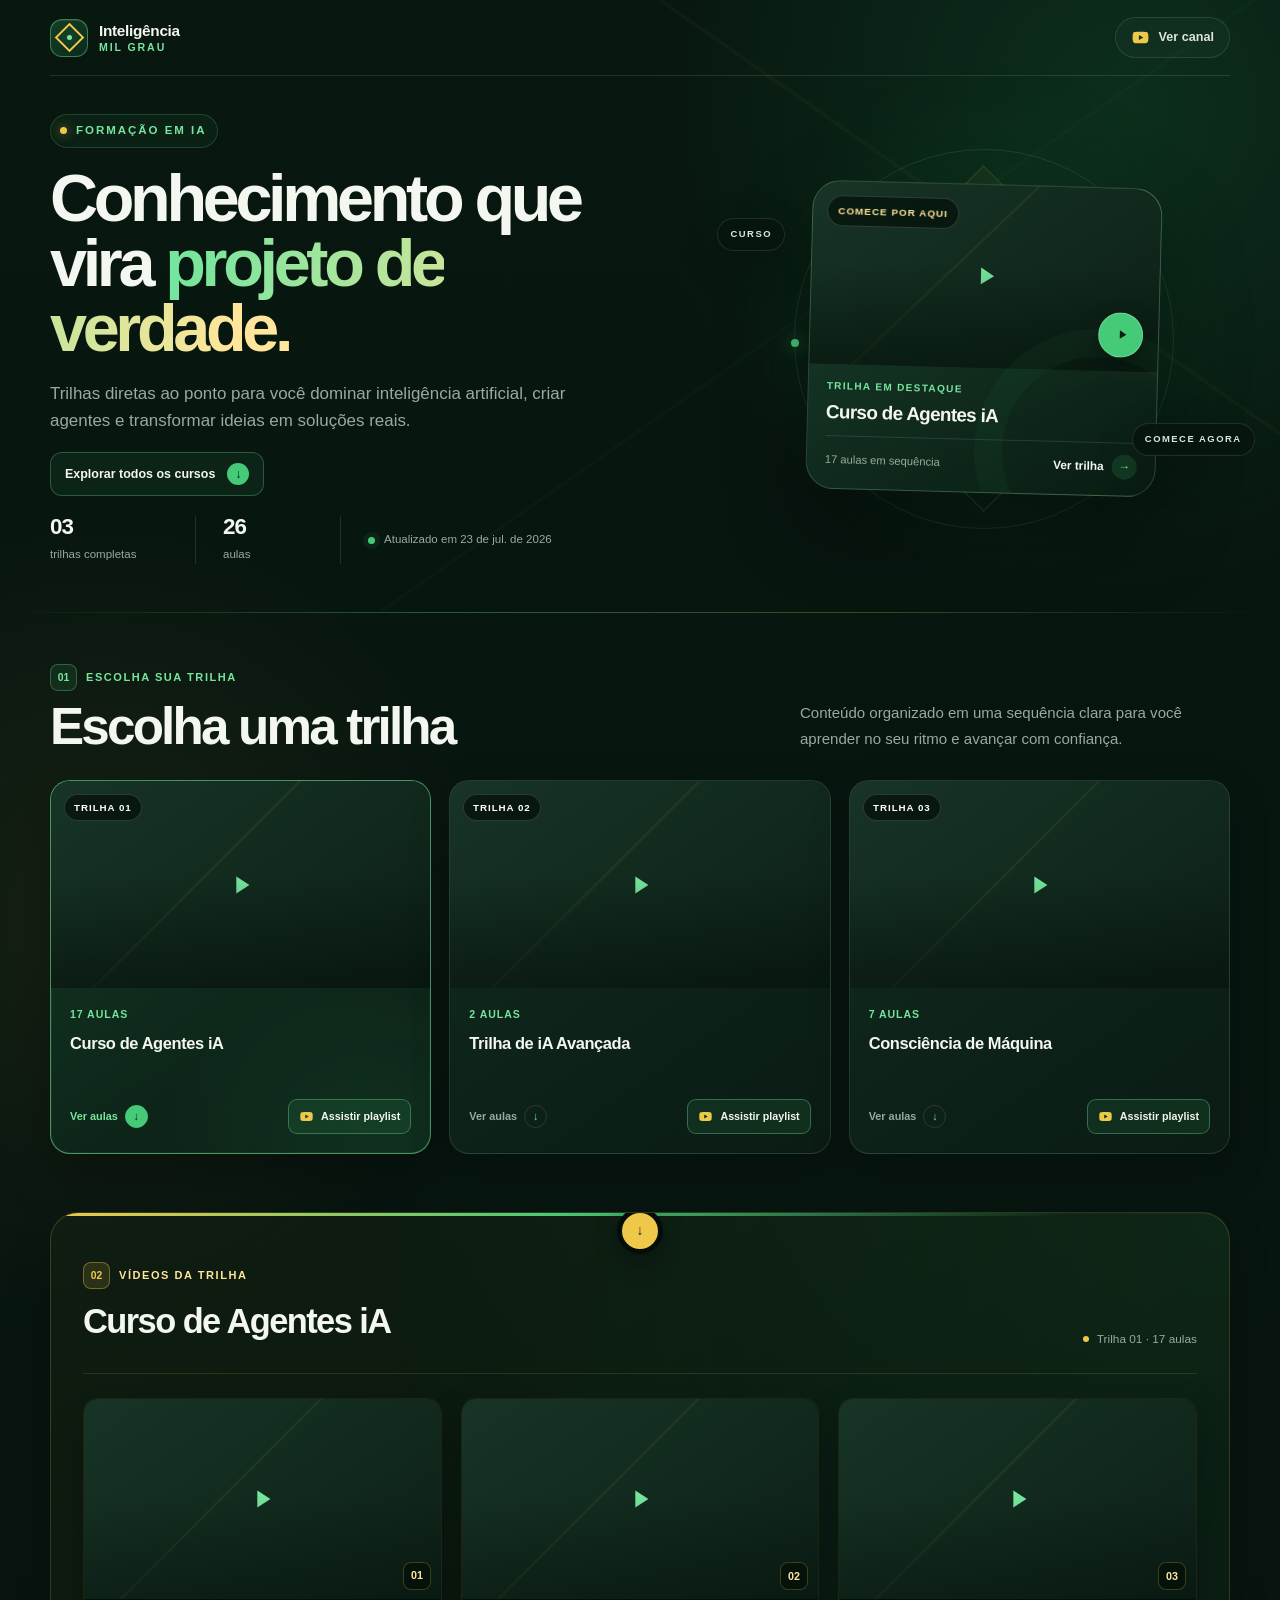
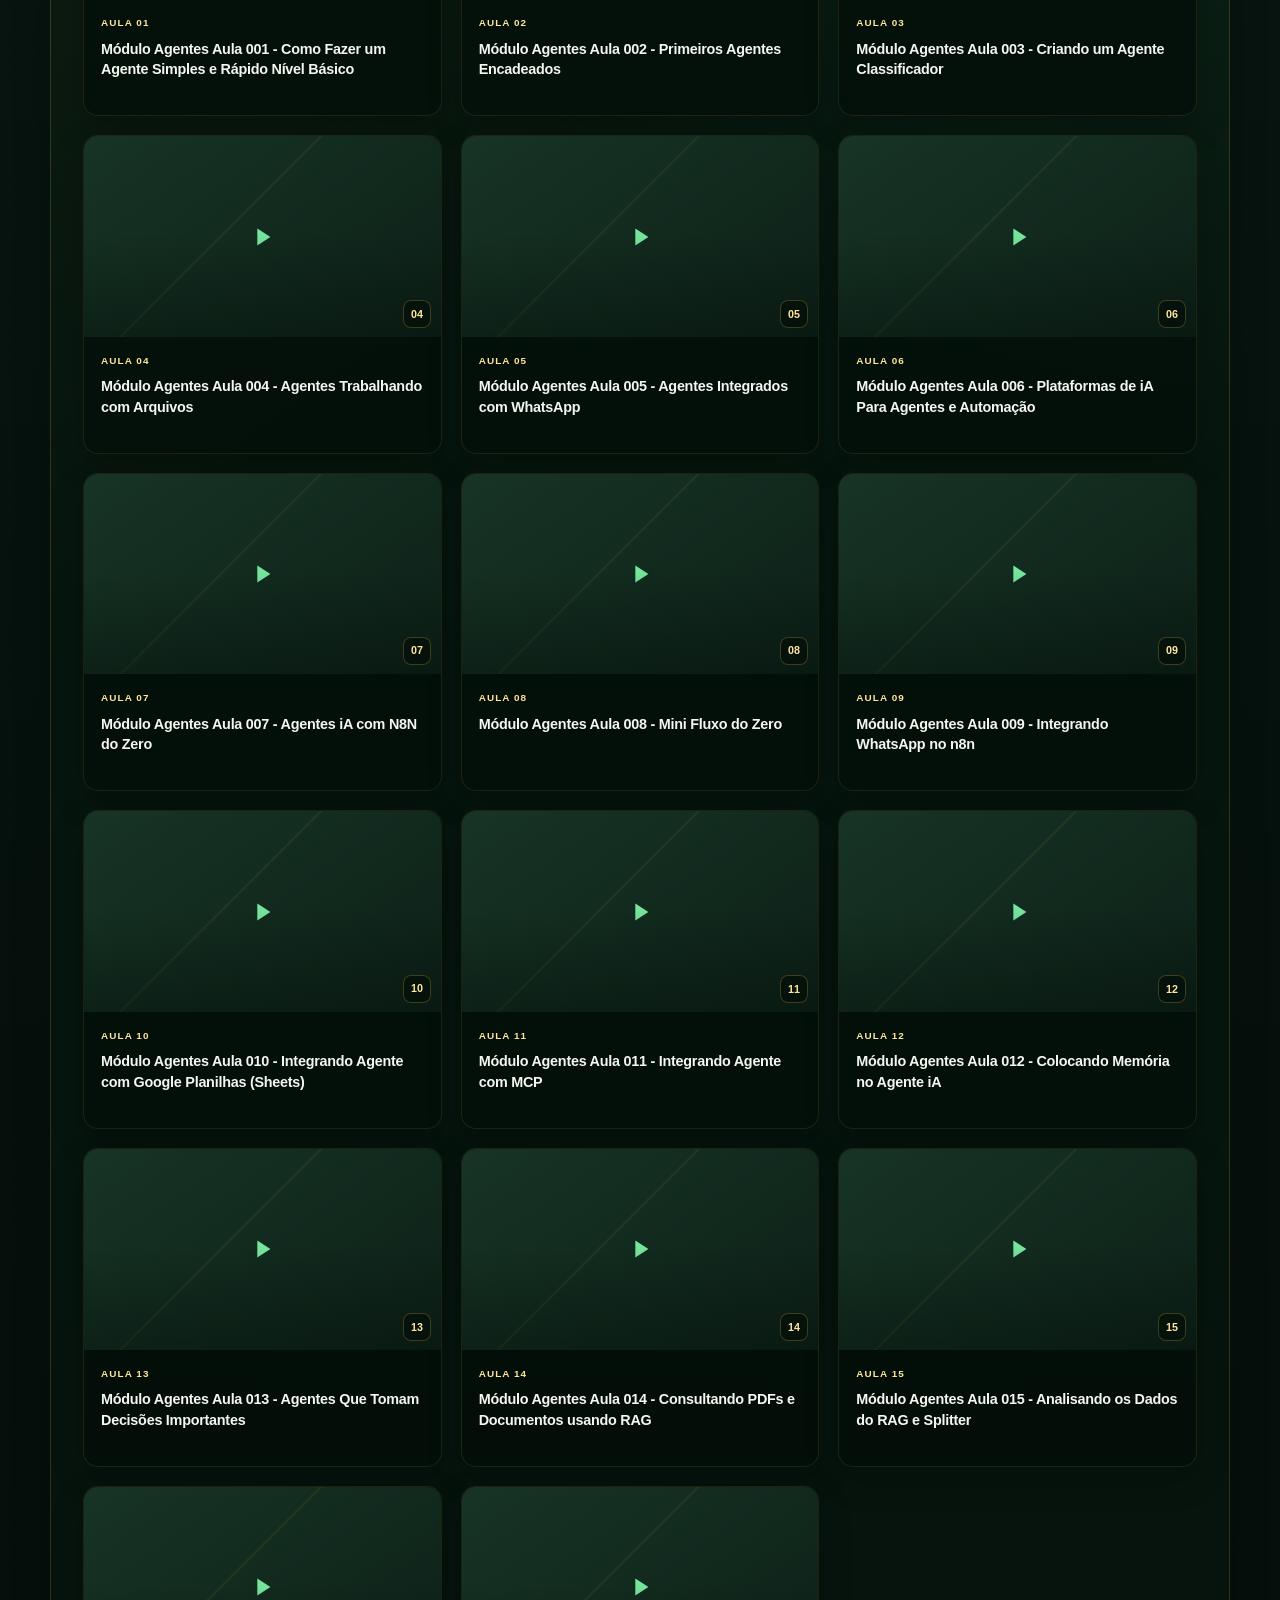
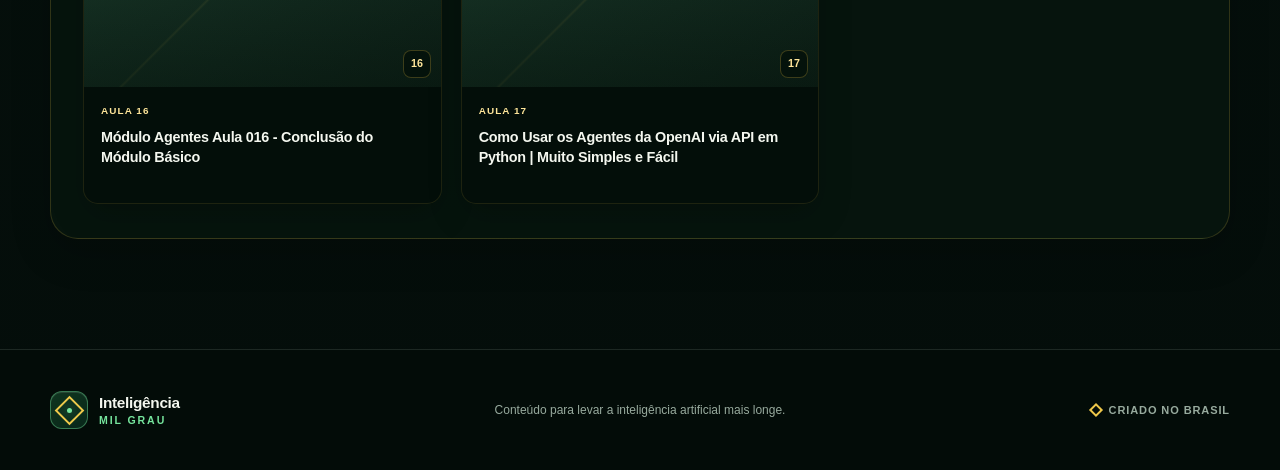
==== commit b41263bc: "feat: Enhance UI components and improve accessibility for trilhas" ====
--- a/index.html
+++ b/index.html
@@ -99,7 +99,10 @@
     <section class="trails-section container" aria-labelledby="trails-title">
       <div class="section-heading">
         <div>
-          <p class="section-kicker">Seu próximo nível começa aqui</p>
+          <p class="section-step section-step-choice">
+            <span>01</span>
+            Escolha sua trilha
+          </p>
           <h2 id="trails-title">Escolha uma trilha</h2>
         </div>
         <p>Conteúdo organizado em uma sequência clara para você aprender no seu ritmo e avançar com confiança.</p>
--- a/css/style.css
+++ b/css/style.css
@@ -96,6 +96,16 @@
   transform: translateY(0);
 }
 
+.sr-only {
+  position: absolute;
+  width: 1px;
+  height: 1px;
+  overflow: hidden;
+  clip: rect(0 0 0 0);
+  clip-path: inset(50%);
+  white-space: nowrap;
+}
+
 .container {
   width: min(100% - 48px, var(--container));
   margin-inline: auto;
@@ -701,6 +711,47 @@
   color: var(--yellow);
 }
 
+.section-step {
+  display: inline-flex;
+  align-items: center;
+  gap: 9px;
+  margin: 0;
+  font-size: 0.69rem;
+  font-weight: 850;
+  letter-spacing: 0.14em;
+  text-transform: uppercase;
+}
+
+.section-step > span {
+  display: grid;
+  width: 27px;
+  height: 27px;
+  place-items: center;
+  border-radius: 8px;
+  font-size: 0.65rem;
+  letter-spacing: 0;
+}
+
+.section-step-choice {
+  color: var(--green-bright);
+}
+
+.section-step-choice > span {
+  border: 1px solid rgba(118, 229, 157, 0.3);
+  background: rgba(69, 203, 120, 0.1);
+  color: var(--green-bright);
+}
+
+.section-step-content {
+  color: var(--yellow-soft);
+}
+
+.section-step-content > span {
+  border: 1px solid rgba(239, 200, 74, 0.38);
+  background: rgba(239, 200, 74, 0.12);
+  color: var(--yellow);
+}
+
 .section-heading h2 {
   margin: 10px 0 0;
   font-size: clamp(2.1rem, 4vw, 3.25rem);
@@ -744,7 +795,7 @@
   display: grid;
   grid-template-columns: repeat(3, minmax(0, 1fr));
   gap: 18px;
-  margin-bottom: 24px;
+  margin-bottom: 0;
 }
 
 .trilha-tab {
@@ -760,26 +811,22 @@
   background: linear-gradient(145deg, rgba(19, 46, 33, 0.88), rgba(11, 28, 20, 0.95));
   box-shadow: var(--shadow-soft);
   color: var(--text);
-  cursor: pointer;
+  cursor: default;
   text-align: left;
   transition: transform 0.25s ease, border-color 0.25s ease, box-shadow 0.25s ease;
 }
 
-.trilha-tab::after {
-  position: absolute;
-  right: 18px;
-  bottom: 20px;
-  width: 29px;
-  height: 29px;
-  border: 1px solid var(--border);
-  border-radius: 50%;
-  background: rgba(255, 255, 255, 0.025);
-  color: var(--muted);
-  content: "→";
-  font-size: 0.98rem;
-  line-height: 26px;
-  text-align: center;
-  transition: background 0.2s ease, color 0.2s ease, transform 0.2s ease;
+.trilha-tab-select {
+  position: absolute;
+  z-index: 2;
+  inset: 0;
+  width: 100%;
+  padding: 0;
+  border: 0;
+  border-radius: inherit;
+  outline: 0;
+  background: transparent;
+  cursor: pointer;
 }
 
 .trilha-tab:hover {
@@ -788,13 +835,8 @@
   transform: translateY(-5px);
 }
 
-.trilha-tab:hover::after {
-  color: var(--green-bright);
-  transform: translateX(3px);
-}
-
-.trilha-tab:focus-visible {
-  box-shadow: 0 0 0 3px var(--bg), 0 0 0 5px var(--yellow);
+.trilha-tab-select:focus-visible {
+  box-shadow: inset 0 0 0 3px var(--yellow);
 }
 
 .trilha-tab.active {
@@ -803,12 +845,6 @@
     radial-gradient(circle at 90% 110%, rgba(69, 203, 120, 0.12), transparent 45%),
     linear-gradient(145deg, rgba(20, 55, 37, 0.95), rgba(10, 29, 20, 0.98));
   box-shadow: 0 21px 55px rgba(0, 0, 0, 0.3), inset 0 0 0 1px rgba(69, 203, 120, 0.08);
-}
-
-.trilha-tab.active::after {
-  border-color: var(--green);
-  background: var(--green);
-  color: #062112;
 }
 
 .trilha-tab-thumb {
@@ -860,9 +896,9 @@
 
 .trilha-tab-info {
   display: flex;
-  min-height: 125px;
+  min-height: 165px;
   flex-direction: column;
-  padding: 18px 58px 19px 19px;
+  padding: 18px 19px 19px;
 }
 
 .trilha-tab-meta {
@@ -888,8 +924,145 @@
   -webkit-line-clamp: 2;
 }
 
+.trilha-tab-actions {
+  position: relative;
+  display: flex;
+  align-items: center;
+  justify-content: space-between;
+  gap: 10px;
+  margin-top: auto;
+  padding-top: 16px;
+  pointer-events: none;
+}
+
+.trilha-tab-hint {
+  display: inline-flex;
+  align-items: center;
+  gap: 7px;
+  color: var(--muted);
+  font-size: 0.68rem;
+  font-weight: 760;
+}
+
+.trilha-tab-hint i {
+  display: grid;
+  width: 23px;
+  height: 23px;
+  place-items: center;
+  border: 1px solid var(--border);
+  border-radius: 50%;
+  color: var(--green-bright);
+  font-style: normal;
+  line-height: 1;
+}
+
+.trilha-tab.active .trilha-tab-hint {
+  color: var(--green-bright);
+}
+
+.trilha-tab.active .trilha-tab-hint i {
+  border-color: var(--green);
+  background: var(--green);
+  color: #062012;
+}
+
+.trilha-playlist-btn {
+  position: relative;
+  z-index: 4;
+  display: inline-flex;
+  align-items: center;
+  justify-content: center;
+  gap: 7px;
+  padding: 8px 10px;
+  border: 1px solid rgba(118, 229, 157, 0.35);
+  border-radius: 9px;
+  background: rgba(69, 203, 120, 0.1);
+  color: var(--text);
+  font-size: 0.67rem;
+  font-weight: 820;
+  text-decoration: none;
+  pointer-events: auto;
+  transition: border-color 0.2s ease, background 0.2s ease, color 0.2s ease, transform 0.2s ease;
+}
+
+.trilha-playlist-btn svg {
+  width: 15px;
+  flex: 0 0 auto;
+  fill: var(--yellow);
+}
+
+.trilha-playlist-btn:hover {
+  border-color: var(--green);
+  background: var(--green);
+  color: #062012;
+  transform: translateY(-2px);
+}
+
+.trilha-playlist-btn:hover svg {
+  fill: #062012;
+}
+
+.trilha-playlist-btn:focus-visible {
+  outline: 3px solid var(--yellow);
+  outline-offset: 2px;
+}
+
 .trilha-detail {
+  position: relative;
   min-height: 220px;
+  margin-top: 58px;
+  overflow: hidden;
+  padding: 38px 32px 34px;
+  border: 1px solid rgba(239, 200, 74, 0.18);
+  border-radius: var(--radius-lg);
+  background:
+    linear-gradient(145deg, rgba(239, 200, 74, 0.035), transparent 34%),
+    radial-gradient(circle at 100% 0, rgba(69, 203, 120, 0.08), transparent 34%),
+    rgba(8, 24, 16, 0.68);
+  box-shadow: inset 0 1px 0 rgba(255, 255, 255, 0.025), var(--shadow-soft);
+}
+
+.trilha-detail::before {
+  position: absolute;
+  top: 0;
+  right: 0;
+  left: 0;
+  height: 3px;
+  background: linear-gradient(90deg, var(--yellow), var(--green), transparent 86%);
+  content: "";
+}
+
+.trilha-detail::after {
+  position: absolute;
+  top: 18px;
+  left: 50%;
+  display: grid;
+  width: 36px;
+  height: 36px;
+  place-items: center;
+  border: 5px solid var(--bg-deep);
+  border-radius: 50%;
+  background: var(--yellow);
+  box-shadow: 0 8px 24px rgba(0, 0, 0, 0.32);
+  color: #172313;
+  content: "↓";
+  font-size: 0.86rem;
+  font-weight: 900;
+  transform: translate(-50%, -50%);
+}
+
+.trilha-detail:empty {
+  min-height: 0;
+  margin: 0;
+  padding: 0;
+  border: 0;
+  background: none;
+  box-shadow: none;
+}
+
+.trilha-detail:empty::before,
+.trilha-detail:empty::after {
+  display: none;
 }
 
 .trilha-banner {
@@ -1063,8 +1236,11 @@
   justify-content: space-between;
   gap: 30px;
   margin-bottom: 24px;
-}
-
+  padding: 11px 0 24px;
+  border-bottom: 1px solid rgba(239, 200, 74, 0.14);
+}
+
+.video-section-heading h2,
 .video-section-heading h3 {
   margin: 6px 0 0;
   font-size: clamp(1.55rem, 3vw, 2.15rem);
@@ -1091,6 +1267,27 @@
   display: grid;
   grid-template-columns: repeat(3, minmax(0, 1fr));
   gap: 19px;
+}
+
+.trilha-detail .video-card {
+  border-color: rgba(239, 200, 74, 0.11);
+  border-radius: 15px;
+  background: rgba(4, 15, 10, 0.82);
+  box-shadow: 0 12px 34px rgba(0, 0, 0, 0.2);
+}
+
+.trilha-detail .video-card:hover {
+  border-color: rgba(239, 200, 74, 0.38);
+  background: rgba(13, 34, 23, 0.96);
+}
+
+.trilha-detail .video-card-eyebrow {
+  color: var(--yellow-soft);
+}
+
+.trilha-detail .video-card-number {
+  border-color: rgba(239, 200, 74, 0.24);
+  color: var(--yellow-soft);
 }
 
 .video-grid-empty {
@@ -1421,6 +1618,10 @@
     max-width: 500px;
   }
 
+  .trilha-detail {
+    padding: 34px 22px 26px;
+  }
+
   .footer-inner {
     grid-template-columns: 1fr;
     gap: 18px;
@@ -1566,7 +1767,13 @@
   }
 
   .trilha-tab-info {
-    min-height: 112px;
+    min-height: 150px;
+  }
+
+  .trilha-detail {
+    margin-top: 48px;
+    padding: 30px 14px 20px;
+    border-radius: 20px;
   }
 
   .trilha-banner {
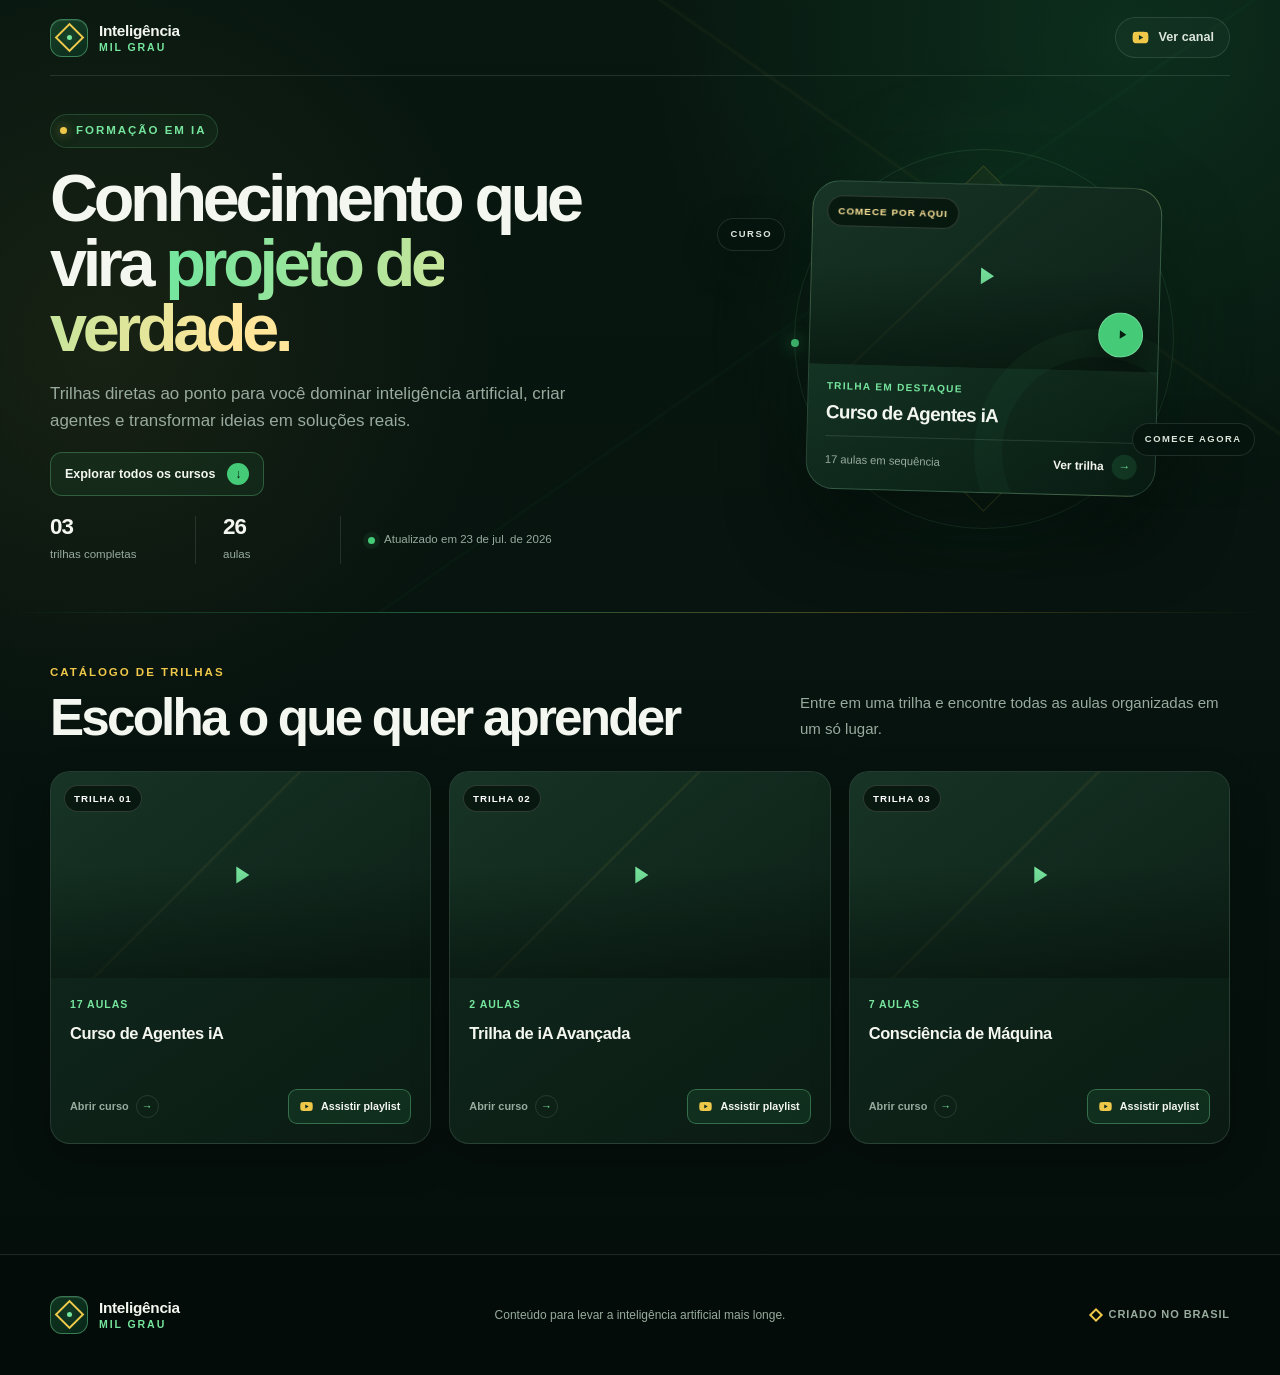
==== commit ecb2ca32: "feat: Add course detail page and enhance course navigation" ====
--- a/index.html
+++ b/index.html
@@ -52,7 +52,7 @@
           <div class="orbit orbit-two" aria-hidden="true"></div>
           <div class="brazil-diamond" aria-hidden="true"></div>
 
-          <a id="hero-course-link" class="hero-course-card" href="#trilha-detail" aria-label="Abrir trilha em destaque">
+          <a id="hero-course-link" class="hero-course-card" href="trilha.html" aria-label="Abrir trilha em destaque">
             <span class="hero-course-thumb" id="hero-course-thumb">
               <span class="hero-course-skeleton" aria-hidden="true"></span>
               <span class="hero-course-tag">Comece por aqui</span>
@@ -99,20 +99,16 @@
     <section class="trails-section container" aria-labelledby="trails-title">
       <div class="section-heading">
         <div>
-          <p class="section-step section-step-choice">
-            <span>01</span>
-            Escolha sua trilha
-          </p>
-          <h2 id="trails-title">Escolha uma trilha</h2>
+          <p class="section-kicker">Catálogo de trilhas</p>
+          <h2 id="trails-title">Escolha o que quer aprender</h2>
         </div>
-        <p>Conteúdo organizado em uma sequência clara para você aprender no seu ritmo e avançar com confiança.</p>
+        <p>Entre em uma trilha e encontre todas as aulas organizadas em um só lugar.</p>
       </div>
 
       <nav id="trilha-tabs" class="trilha-tabs" aria-label="Escolha uma trilha">
         <p id="loading-message"><span></span>Carregando trilhas...</p>
       </nav>
 
-      <section id="trilha-detail" class="trilha-detail" aria-live="polite"></section>
     </section>
   </main>
 
--- a/css/style.css
+++ b/css/style.css
@@ -1491,6 +1491,240 @@
   transform: rotate(45deg);
 }
 
+.course-header {
+  padding-bottom: 0;
+}
+
+.course-main {
+  min-height: 72vh;
+}
+
+.course-shell {
+  padding-top: 26px;
+  padding-bottom: 110px;
+}
+
+.course-toolbar {
+  position: sticky;
+  z-index: 20;
+  top: 14px;
+  display: flex;
+  align-items: center;
+  justify-content: space-between;
+  gap: 24px;
+  margin-bottom: 28px;
+  padding: 10px;
+  border: 1px solid rgba(219, 240, 224, 0.13);
+  border-radius: 17px;
+  background: rgba(7, 21, 15, 0.88);
+  box-shadow: 0 16px 42px rgba(0, 0, 0, 0.24);
+  backdrop-filter: blur(18px);
+}
+
+.course-back {
+  display: inline-flex;
+  min-height: 42px;
+  align-items: center;
+  gap: 9px;
+  padding: 9px 13px;
+  border: 1px solid var(--border);
+  border-radius: 11px;
+  background: rgba(255, 255, 255, 0.025);
+  color: var(--text-soft);
+  font-size: 0.74rem;
+  font-weight: 800;
+  text-decoration: none;
+  white-space: nowrap;
+  transition: border-color 0.2s ease, background 0.2s ease, color 0.2s ease, transform 0.2s ease;
+}
+
+.course-back > span {
+  color: var(--yellow);
+  font-size: 1rem;
+  line-height: 1;
+}
+
+.course-back:hover {
+  border-color: rgba(239, 200, 74, 0.4);
+  background: rgba(239, 200, 74, 0.07);
+  color: var(--text);
+  transform: translateX(-2px);
+}
+
+.course-back:focus-visible,
+.course-switch-link:focus-visible {
+  outline: 3px solid var(--yellow);
+  outline-offset: 2px;
+}
+
+.course-switcher {
+  display: flex;
+  min-width: 0;
+  align-items: center;
+  gap: 12px;
+}
+
+.course-switcher-label {
+  color: var(--muted);
+  font-size: 0.62rem;
+  font-weight: 820;
+  letter-spacing: 0.1em;
+  text-transform: uppercase;
+  white-space: nowrap;
+}
+
+.course-switcher-options {
+  display: flex;
+  min-width: 0;
+  align-items: center;
+  gap: 7px;
+}
+
+.course-switcher-loading {
+  padding: 8px 11px;
+  color: var(--muted);
+  font-size: 0.7rem;
+}
+
+.course-switch-link {
+  display: inline-flex;
+  min-height: 38px;
+  min-width: 0;
+  align-items: center;
+  gap: 7px;
+  padding: 8px 11px 8px 8px;
+  overflow: hidden;
+  border: 1px solid var(--border);
+  border-radius: 10px;
+  background: rgba(255, 255, 255, 0.022);
+  color: var(--muted);
+  font-size: 0.68rem;
+  font-weight: 760;
+  text-decoration: none;
+  text-overflow: ellipsis;
+  white-space: nowrap;
+  transition: border-color 0.2s ease, background 0.2s ease, color 0.2s ease, transform 0.2s ease;
+}
+
+.course-switch-link > span {
+  display: grid;
+  width: 23px;
+  height: 23px;
+  flex: 0 0 auto;
+  place-items: center;
+  border-radius: 7px;
+  background: rgba(255, 255, 255, 0.045);
+  color: var(--yellow-soft);
+  font-size: 0.58rem;
+}
+
+.course-switch-link:hover {
+  border-color: var(--border-strong);
+  color: var(--text);
+  transform: translateY(-2px);
+}
+
+.course-switch-link.active {
+  border-color: rgba(118, 229, 157, 0.48);
+  background: rgba(69, 203, 120, 0.14);
+  color: var(--text);
+}
+
+.course-switch-link.active > span {
+  background: var(--green);
+  color: #062012;
+}
+
+.course-loading {
+  display: flex;
+  min-height: 430px;
+  align-items: center;
+  justify-content: center;
+  gap: 11px;
+  margin: 0;
+  color: var(--muted);
+}
+
+.course-loading > span {
+  width: 18px;
+  height: 18px;
+  border: 2px solid rgba(118, 229, 157, 0.2);
+  border-top-color: var(--green);
+  border-radius: 50%;
+  animation: spin 0.8s linear infinite;
+}
+
+.course-error {
+  display: grid;
+  min-height: 430px;
+  place-items: center;
+  align-content: center;
+  gap: 18px;
+  color: var(--muted);
+  text-align: center;
+}
+
+.course-error p {
+  margin: 0;
+}
+
+.course-banner {
+  min-width: 0;
+  max-width: 100%;
+  margin-bottom: 28px;
+}
+
+.course-banner .trilha-banner-title {
+  margin-top: 12px;
+  overflow-wrap: anywhere;
+}
+
+.course-videos-panel {
+  position: relative;
+  min-width: 0;
+  max-width: 100%;
+  overflow: hidden;
+  padding: 30px 30px 34px;
+  border: 1px solid rgba(239, 200, 74, 0.17);
+  border-radius: var(--radius-lg);
+  background:
+    linear-gradient(145deg, rgba(239, 200, 74, 0.035), transparent 34%),
+    radial-gradient(circle at 100% 0, rgba(69, 203, 120, 0.08), transparent 34%),
+    rgba(8, 24, 16, 0.72);
+  box-shadow: inset 0 1px 0 rgba(255, 255, 255, 0.025), var(--shadow-soft);
+}
+
+.course-videos-panel::before {
+  position: absolute;
+  top: 0;
+  right: 0;
+  left: 0;
+  height: 3px;
+  background: linear-gradient(90deg, var(--yellow), var(--green), transparent 86%);
+  content: "";
+}
+
+.course-page-content .video-card {
+  border-color: rgba(239, 200, 74, 0.11);
+  border-radius: 15px;
+  background: rgba(4, 15, 10, 0.82);
+  box-shadow: 0 12px 34px rgba(0, 0, 0, 0.2);
+}
+
+.course-page-content .video-card:hover {
+  border-color: rgba(239, 200, 74, 0.38);
+  background: rgba(13, 34, 23, 0.96);
+}
+
+.course-page-content .video-card-eyebrow {
+  color: var(--yellow-soft);
+}
+
+.course-page-content .video-card-number {
+  border-color: rgba(239, 200, 74, 0.24);
+  color: var(--yellow-soft);
+}
+
 @keyframes spin {
   to { transform: rotate(360deg); }
 }
@@ -1526,6 +1760,10 @@
 
   .trilha-banner-info {
     padding-right: 10px;
+  }
+
+  .course-switch-link {
+    max-width: 145px;
   }
 }
 
@@ -1601,11 +1839,12 @@
   }
 
   .trilha-banner {
-    grid-template-columns: 1fr;
+    grid-template-columns: minmax(0, 1fr);
     gap: 4px;
   }
 
   .trilha-banner-thumb {
+    min-width: 0;
     min-height: 0;
     aspect-ratio: 16 / 9;
   }
@@ -1620,6 +1859,44 @@
 
   .trilha-detail {
     padding: 34px 22px 26px;
+  }
+
+  .course-shell {
+    padding-top: 18px;
+  }
+
+  .course-toolbar {
+    position: static;
+    align-items: stretch;
+    flex-direction: column;
+    gap: 10px;
+  }
+
+  .course-back {
+    align-self: flex-start;
+  }
+
+  .course-switcher {
+    width: 100%;
+    align-items: flex-start;
+    flex-direction: column;
+    gap: 8px;
+  }
+
+  .course-switcher-options {
+    width: 100%;
+    overflow-x: auto;
+    padding-bottom: 3px;
+    scrollbar-width: thin;
+  }
+
+  .course-switch-link {
+    max-width: 190px;
+    flex: 0 0 auto;
+  }
+
+  .course-videos-panel {
+    padding: 28px 22px 30px;
   }
 
   .footer-inner {
@@ -1776,6 +2053,24 @@
     border-radius: 20px;
   }
 
+  .course-header {
+    padding-bottom: 0;
+  }
+
+  .course-shell {
+    padding-bottom: 78px;
+  }
+
+  .course-toolbar {
+    margin-bottom: 18px;
+    padding: 9px;
+    border-radius: 14px;
+  }
+
+  .course-switch-link {
+    max-width: 168px;
+  }
+
   .trilha-banner {
     margin-bottom: 46px;
     padding: 14px;
@@ -1800,6 +2095,11 @@
 
   .video-section-count {
     margin-top: 10px;
+  }
+
+  .course-videos-panel {
+    padding: 24px 14px 22px;
+    border-radius: 20px;
   }
 
   .video-card-body {
